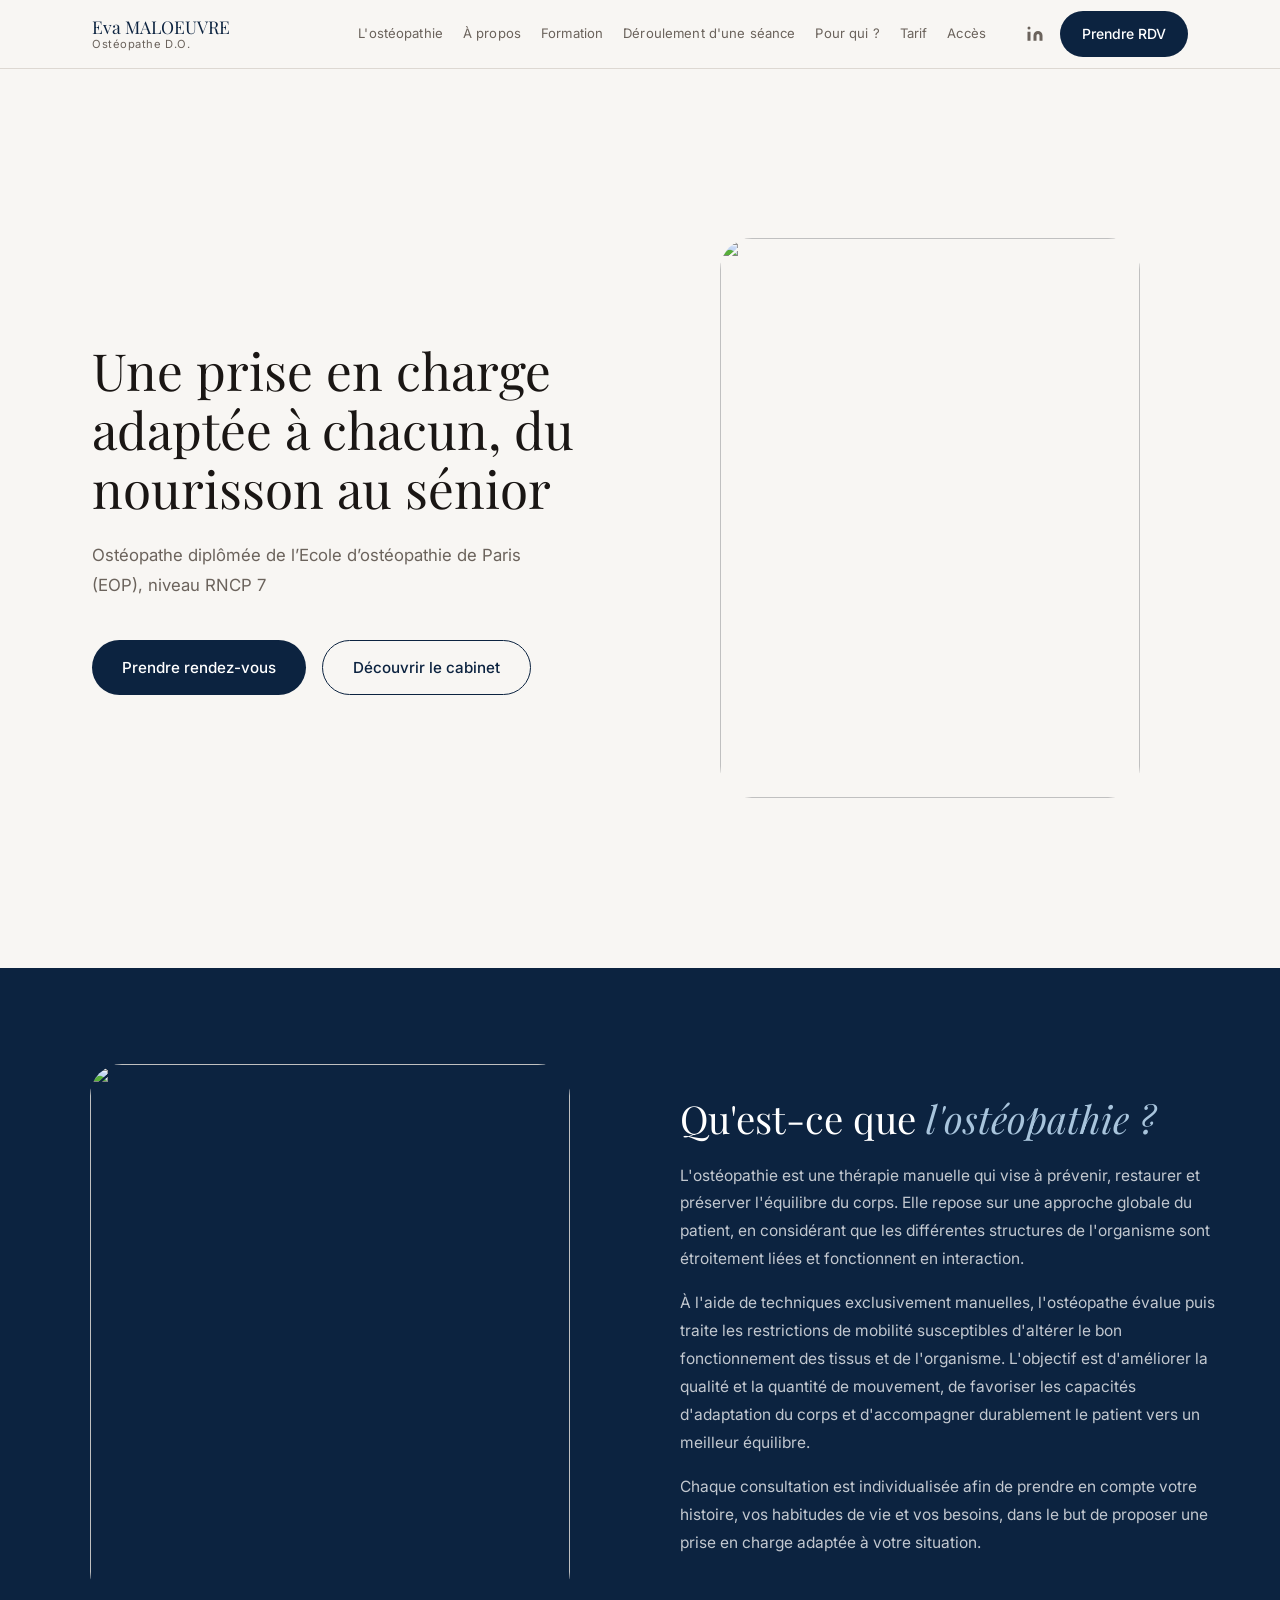
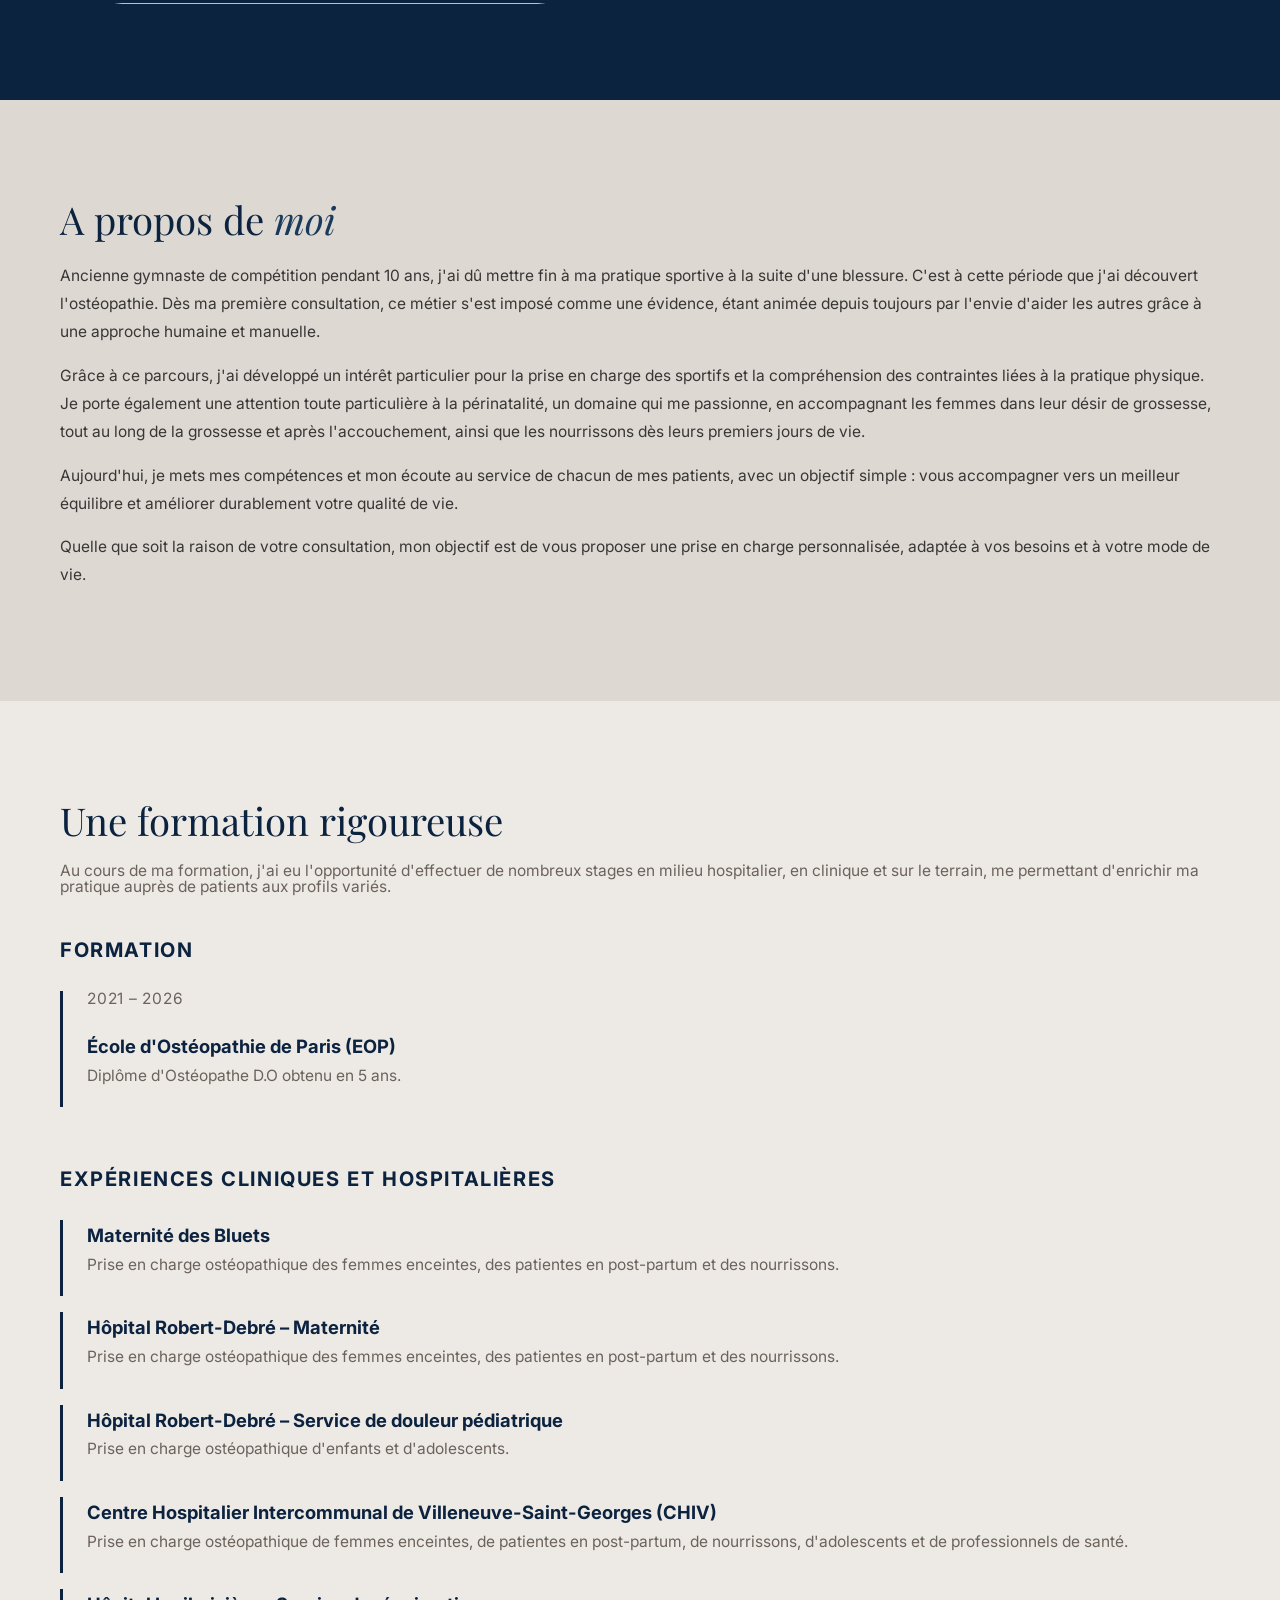
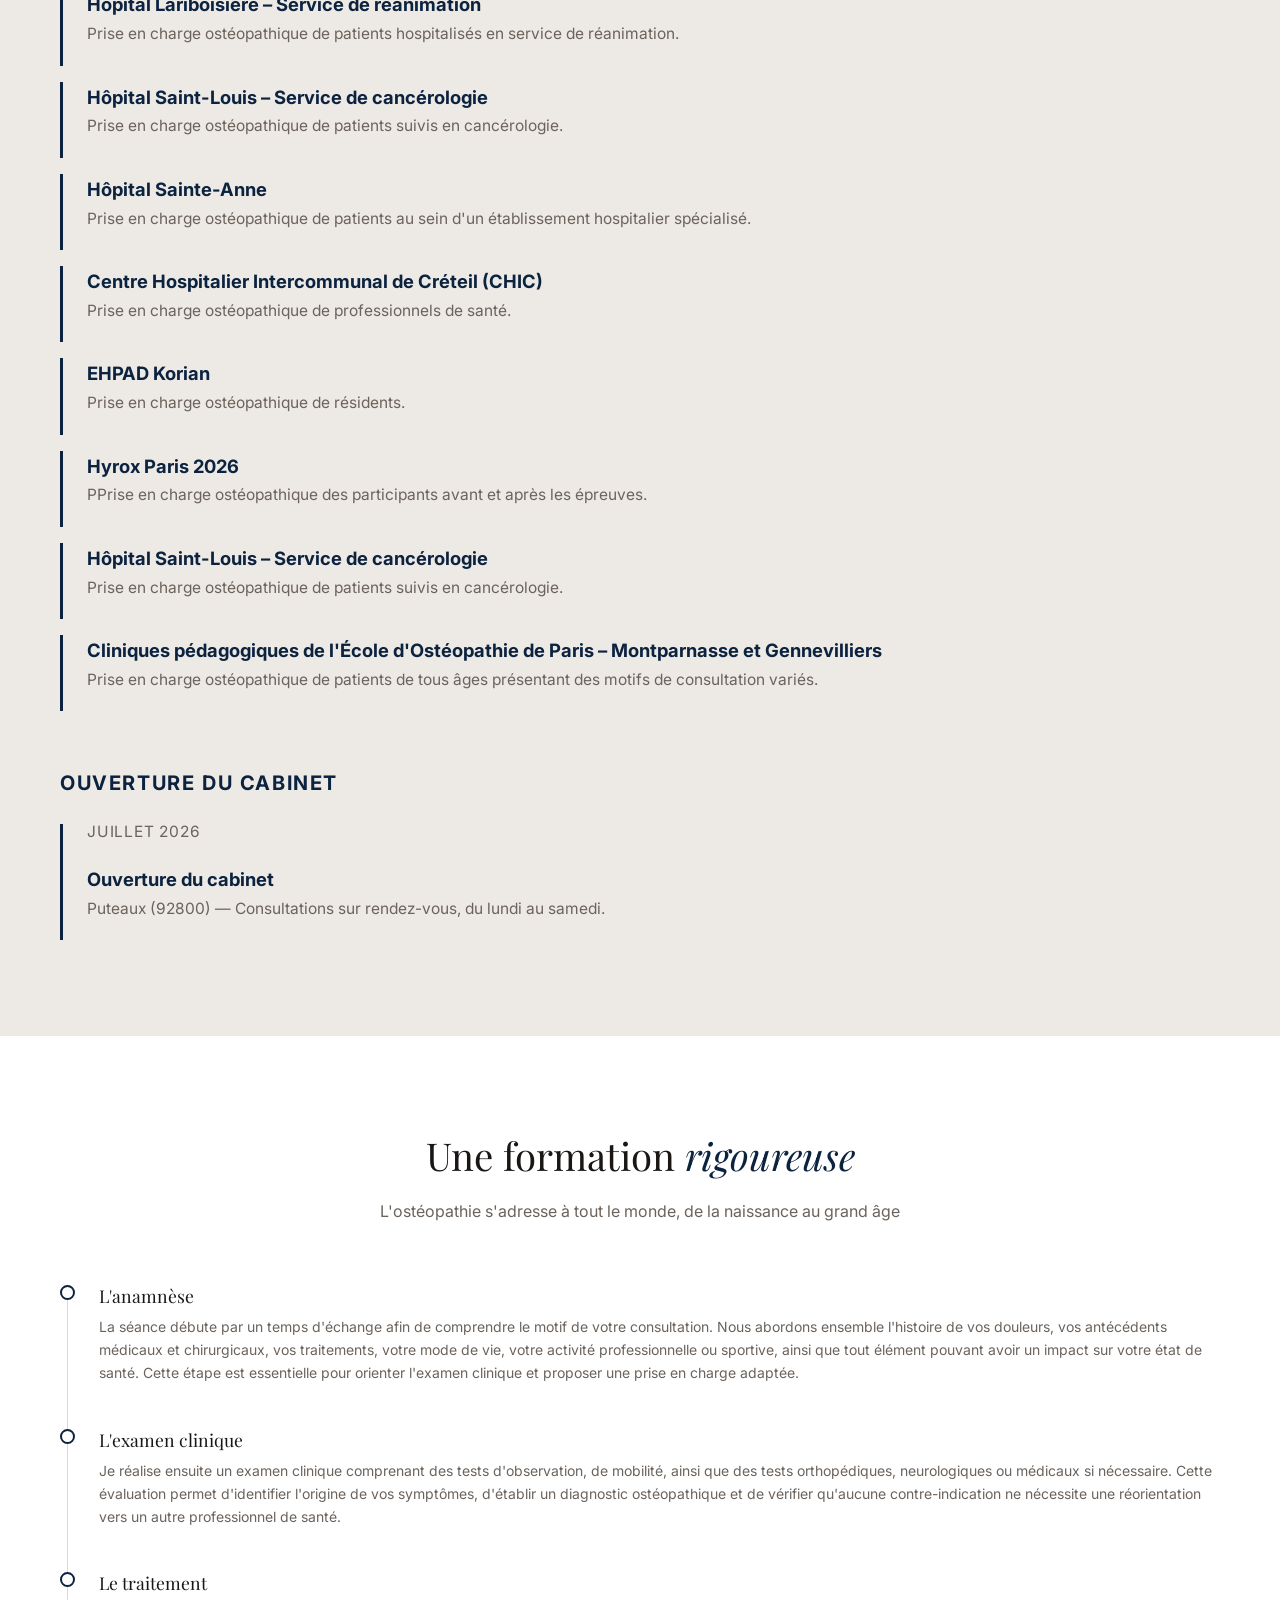
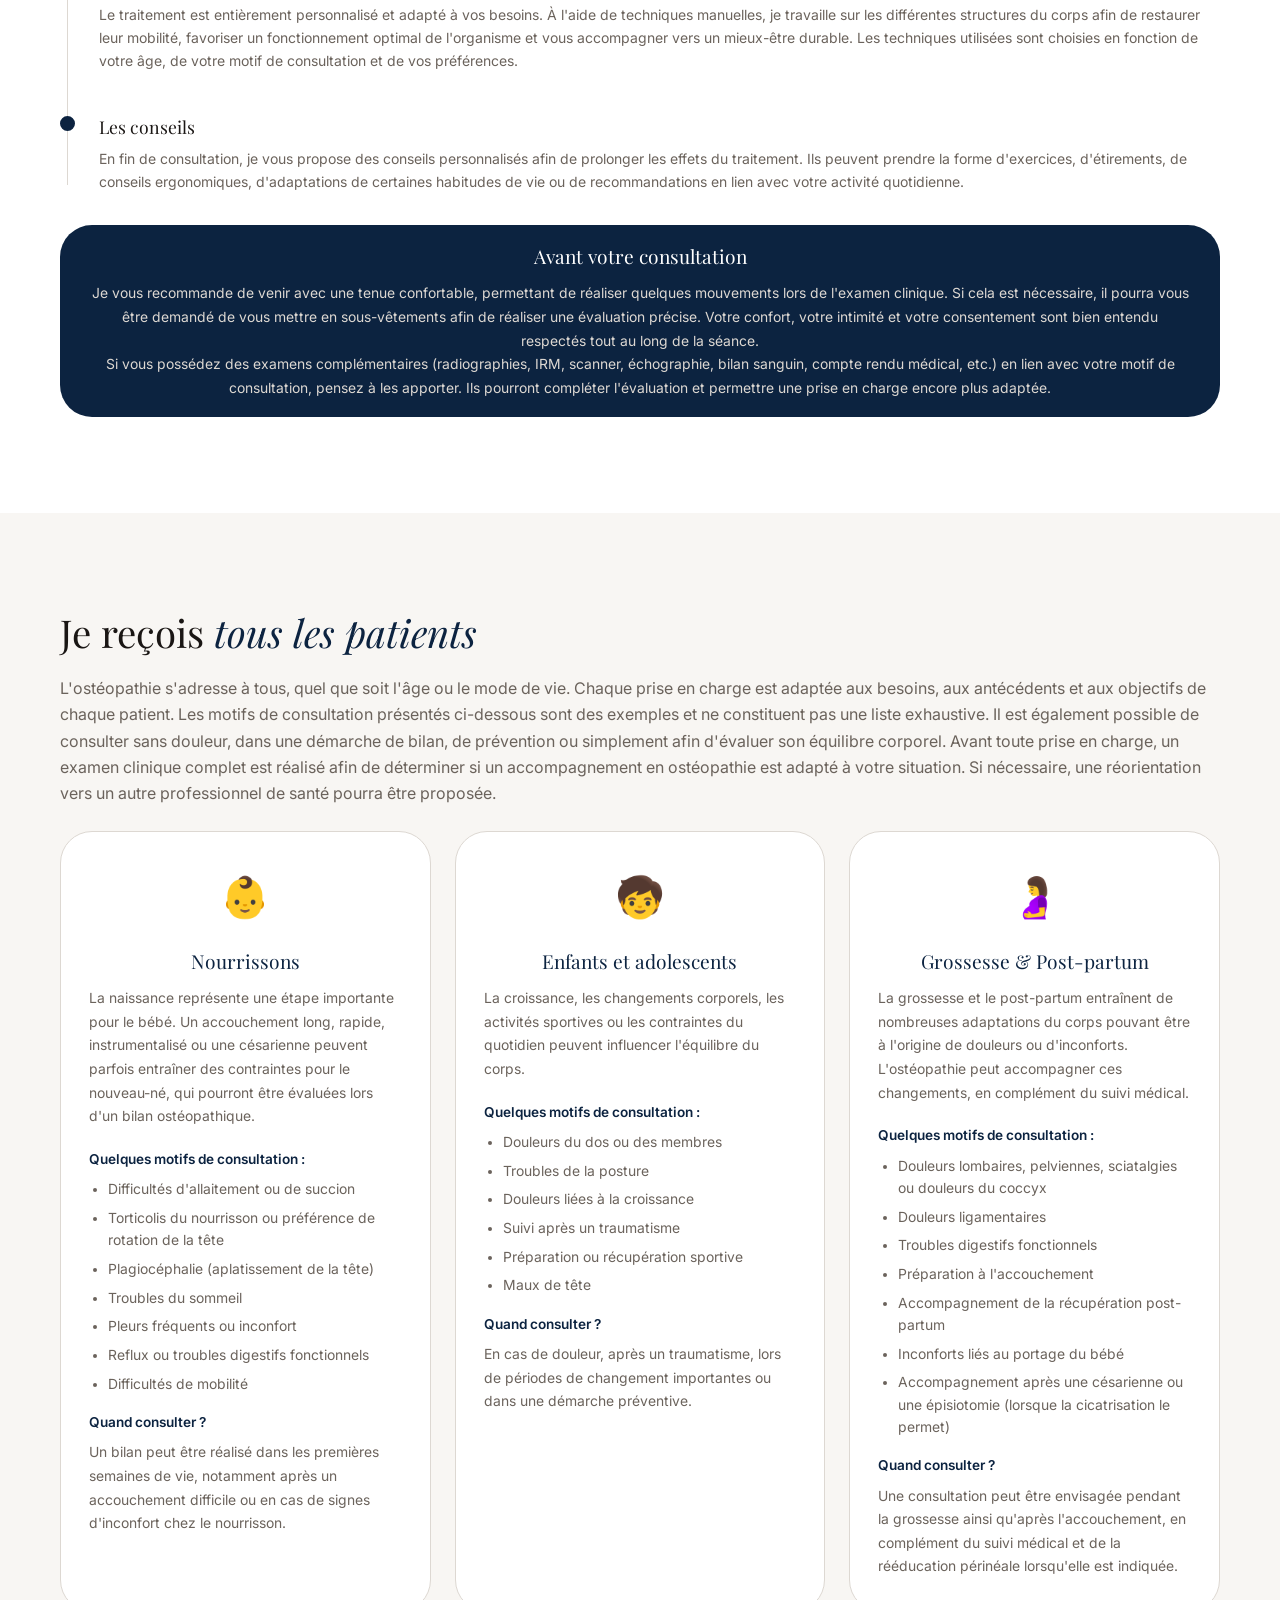
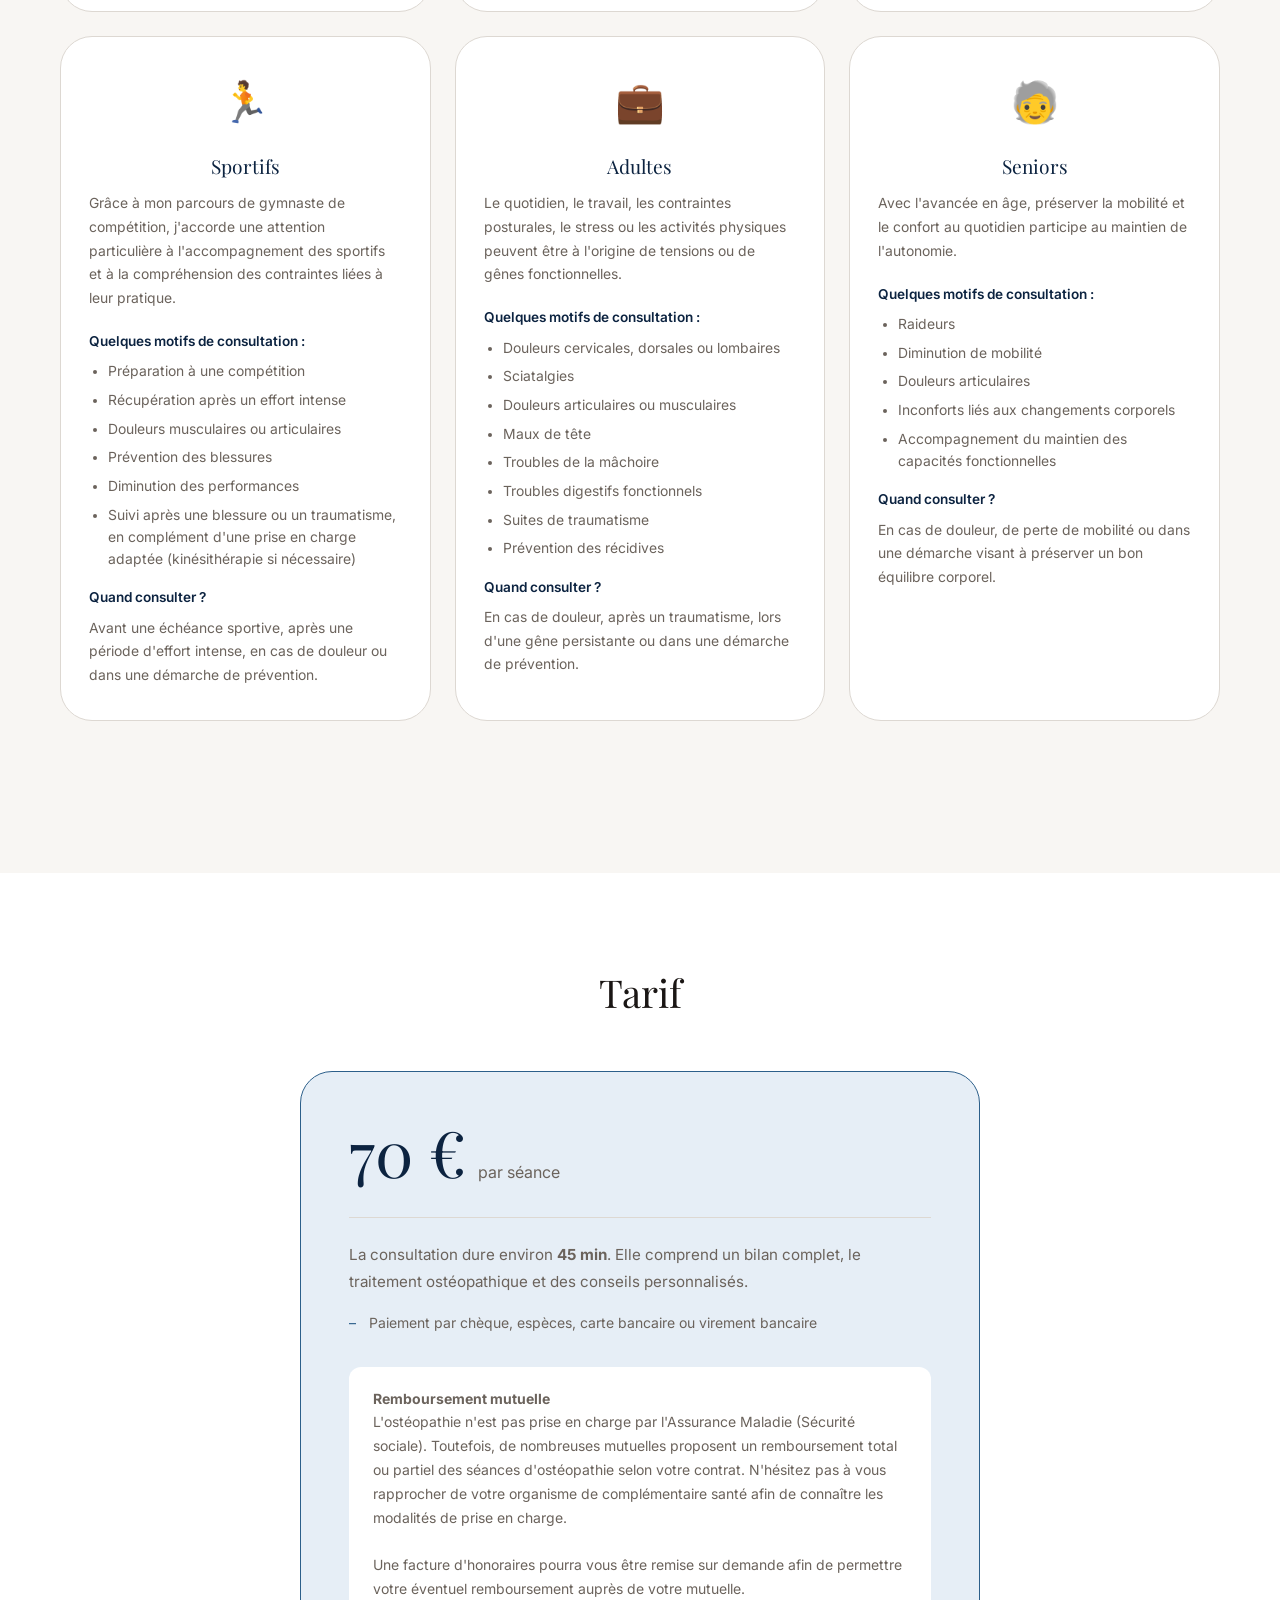
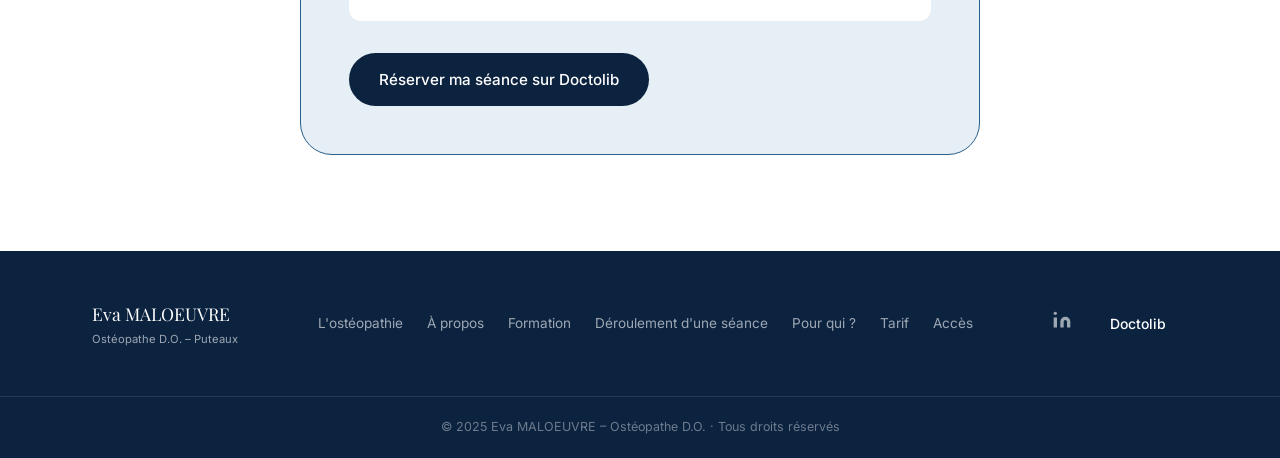
==== index.html @ df34d0b0 "premier commit" ====
<!DOCTYPE html>
<html lang="fr">
<head>
  <meta charset="UTF-8" />
  <meta name="viewport" content="width=device-width, initial-scale=1.0" />
  <title>Eva MALOEUVRE – Ostéopathe D.O. à Puteaux</title>

  <!-- Fonts -->
  <link rel="preconnect" href="https://fonts.googleapis.com" />
  <link rel="preconnect" href="https://fonts.gstatic.com" crossorigin />
  <link href="https://fonts.googleapis.com/css2?family=Playfair+Display:ital,wght@0,400;0,500;1,400&family=Inter:wght@300;400;500&display=swap" rel="stylesheet" />

  <!-- CSS -->
 <link rel="stylesheet" href="style/variables.css" />
<link rel="stylesheet" href="style/main.css" />
</head>

<body>

  <!-- ========================================================
       NAVIGATION
  ======================================================== -->
  <header class="nav">
    <div class="nav__inner">

      <a href="index.html" class="nav__logo">
        Eva MALOEUVRE
        <span>Ostéopathe D.O.</span>
      </a>

      <!-- liens desktop -->
      <nav class="nav__links">
        <a href="#osteo">L'ostéopathie</a>
        <a href="#apropos">À propos</a>
        <a href="#parcours">Formation</a>
        <a href="#deroulement">Déroulement d'une séance</a>
        <a href="#publics">Pour qui ?</a>
        <a href="#tarif">Tarif</a>
        <a href="access.html">Accès</a>
      </nav>


      <!-- liens sociaux + CTA -->
      <div class="nav__actions">
        <a href="https://www.linkedin.com/in/eva-maloeuvre-a48ba0321/R" target="_blank" rel="noopener" class="nav__icon" aria-label="LinkedIn">
          <svg width="18" height="18" viewBox="0 0 24 24" fill="currentColor"><path d="M16 8a6 6 0 016 6v7h-4v-7a2 2 0 00-2-2 2 2 0 00-2 2v7h-4v-7a6 6 0 016-6zM2 9h4v12H2z"/><circle cx="4" cy="4" r="2"/></svg>
        </a>
        <a href="https://www.doctolib.fr/osteopathe/puteaux/eva-maloeuvre" target="_blank" rel="noopener" class="btn btn--primary">
          Prendre RDV
        </a>
      </div>

      <!-- burger menu mobile -->
      <button class="nav__burger" id="burger" aria-label="Menu">
        <span></span><span></span><span></span>
      </button>

    </div>

    <!-- menu mobile déroulant -->
    <div class="nav__mobile" id="mobile-menu">
        <a href="#osteo">L'ostéopathie</a>
        <a href="#apropos">À propos</a>
        <a href="#parcours">Formation</a>
        <a href="#deroulement">Déroulement d'une séance</a>
        <a href="#publics">Pour qui ?</a>
        <a href="#tarif">Tarif</a>
        <a href="access.html">Accès</a>
      <a href="https://www.doctolib.fr/osteopathe/puteaux/eva-maloeuvre" target="_blank" class="btn btn--primary">Prendre RDV sur Doctolib</a>
    </div>
  </header>


  <!-- ========================================================
       HERO
  ======================================================== -->
  <section class="hero" id="top">
    <div class="hero__content">
      <h1 class="hero__title">
        Une prise en charge adaptée à chacun, du nourisson au sénior</br>
      </h1>
      <p class="hero__sub">
        Ostéopathe diplômée de l’Ecole d’ostéopathie de Paris (EOP), niveau RNCP 7 
      <div class="hero__ctas">
        <a href="https://www.doctolib.fr/osteopathe/puteaux/eva-maloeuvre" target="_blank" class="btn btn--primary btn--lg">
          Prendre rendez-vous
        </a>
        <a href="access.html" class="btn btn--ghost btn--lg">
          Découvrir le cabinet
        </a>
      </div>
    </div>

    <div class="hero__photo">
      <img src="images/photo.png"  />
    </div>
  </section>

  <!-- ========================================================
       C'EST QUOI L'OSTÉOPATHIE 
  ========================================================-->
  <section class="section osteo" id="osteo">
    <div class="section__inner osteo__inner">

      <div class="osteo__text">
        <h2 class="section__title">Qu'est-ce que<em> l'ostéopathie ?</em></h2> <!--a diminuer car sur 2 lignes-->
        <p>
        L'ostéopathie est une thérapie manuelle qui vise à prévenir, restaurer et préserver l'équilibre du corps. Elle repose sur une approche globale du patient, en considérant que les différentes structures de l'organisme sont étroitement liées et fonctionnent en interaction.
        </p>
        <p>
        À l'aide de techniques exclusivement manuelles, l'ostéopathe évalue puis traite les restrictions de mobilité susceptibles d'altérer le bon fonctionnement des tissus et de l'organisme. L'objectif est d'améliorer la qualité et la quantité de mouvement, de favoriser les capacités d'adaptation du corps et d'accompagner durablement le patient vers un meilleur équilibre.
        </p>
        <p>
        Chaque consultation est individualisée afin de prendre en compte votre histoire, vos habitudes de vie et vos besoins, dans le but de proposer une prise en charge adaptée à votre situation.
        </p>
      </div>

    <div class="hero__photo2">
      <img src="images/cabinet.jpeg"  />
    </div>
    </div>
  </section>

  <!-- ========================================================
       A PROPOS 
  ======================================================== -->
<section class="section apropos" id="apropos">
    <div class="section__inner apropos__inner">

      <div class="apropos__text">
        <h2 class="section__title">A propos de <em> moi</em></h2> 
        <p>
        Ancienne gymnaste de compétition pendant 10 ans, j'ai dû mettre fin à ma pratique sportive à la suite d'une blessure. C'est à cette période que j'ai découvert l'ostéopathie. Dès ma première consultation, ce métier s'est imposé comme une évidence, étant animée depuis toujours par l'envie d'aider les autres grâce à une approche humaine et manuelle.
        </p>
        <p>
        Grâce à ce parcours, j'ai développé un intérêt particulier pour la prise en charge des sportifs et la compréhension des contraintes liées à la pratique physique. Je porte également une attention toute particulière à la périnatalité, un domaine qui me passionne, en accompagnant les femmes dans leur désir de grossesse, tout au long de la grossesse et après l'accouchement, ainsi que les nourrissons dès leurs premiers jours de vie.        
        </p>
        <p>
        Aujourd'hui, je mets mes compétences et mon écoute au service de chacun de mes patients, avec un objectif simple : vous accompagner vers un meilleur équilibre et améliorer durablement votre qualité de vie.        
        </p>
        <p>
        Quelle que soit la raison de votre consultation, mon objectif est de vous proposer une prise en charge personnalisée, adaptée à vos besoins et à votre mode de vie.
        </p>
      </div>

    </div>
  </section>
  
  <!-- ========================================================
       PARCOURS 
  ======================================================== -->

<section class="section parcours" id="parcours">
  <div class="section__inner parcours__inner">

    <div class="parcours__content">
      <h2 class="section__title">Une formation rigoureuse</h2>

      <p class="parcours__intro">Au cours de ma formation, j'ai eu l'opportunité d'effectuer de nombreux stages en milieu hospitalier, en clinique et sur le terrain, me permettant d'enrichir ma pratique auprès de patients aux profils variés.</p>

      <div class="cv-list">

        <h3 class="cv-group__title">Formation</h3>
        <div class="cv-item">
          <p class="cv-item__date">2021 – 2026</p>
          <h3 class="cv-item__title">École d'Ostéopathie de Paris (EOP)</h3>
          <p class="cv-item__desc">Diplôme d'Ostéopathe D.O obtenu en 5 ans.</p>
        </div>

        <h3 class="cv-group__title">Expériences cliniques et hospitalières</h3>
        <div class="cv-item">
          <h3 class="cv-item__title">Maternité des Bluets</h3>
          <p class="cv-item__desc">Prise en charge ostéopathique des femmes enceintes, des patientes en post-partum et des nourrissons.</p>
        </div>

        <div class="cv-item">
          <h3 class="cv-item__title">Hôpital Robert-Debré – Maternité </h3>
          <p class="cv-item__desc">Prise en charge ostéopathique des femmes enceintes, des patientes en post-partum et des nourrissons.</p>
        </div>

        <div class="cv-item">
          <h3 class="cv-item__title">Hôpital Robert-Debré – Service de douleur pédiatrique</h3>
          <p class="cv-item__desc">Prise en charge ostéopathique d'enfants et d'adolescents.</p>
        </div>

        <div class="cv-item">
          <h3 class="cv-item__title">Centre Hospitalier Intercommunal de Villeneuve-Saint-Georges (CHIV)</h3>
          <p class="cv-item__desc">Prise en charge ostéopathique de femmes enceintes, de patientes en post-partum, de nourrissons, d'adolescents et de professionnels de santé.</p>
        </div>

        <div class="cv-item">
          <h3 class="cv-item__title">Hôpital Lariboisière – Service de réanimation</h3>
          <p class="cv-item__desc">Prise en charge ostéopathique de patients hospitalisés en service de réanimation.</p>
        </div>

        <div class="cv-item">
          <h3 class="cv-item__title">Hôpital Saint-Louis – Service de cancérologie</h3>
          <p class="cv-item__desc">Prise en charge ostéopathique de patients suivis en cancérologie.</p>
        </div>

        <div class="cv-item">
          <h3 class="cv-item__title">Hôpital Sainte-Anne</h3>
          <p class="cv-item__desc">Prise en charge ostéopathique de patients au sein d'un établissement hospitalier spécialisé.</p>
        </div>
  
        <div class="cv-item">
          <h3 class="cv-item__title">Centre Hospitalier Intercommunal de Créteil (CHIC)</h3>
          <p class="cv-item__desc">Prise en charge ostéopathique de professionnels de santé.</p>
        </div>

        <div class="cv-item">
          <h3 class="cv-item__title">EHPAD Korian</h3>
          <p class="cv-item__desc">Prise en charge ostéopathique de résidents.</p>
        </div>

        <div class="cv-item">
          <h3 class="cv-item__title">Hyrox Paris 2026</h3>
          <p class="cv-item__desc">PPrise en charge ostéopathique des participants avant et après les épreuves.</p>
        </div>

        <div class="cv-item">
          <h3 class="cv-item__title">Hôpital Saint-Louis – Service de cancérologie</h3>
          <p class="cv-item__desc">Prise en charge ostéopathique de patients suivis en cancérologie.</p>
        </div>

        <div class="cv-item">
          <h3 class="cv-item__title">Cliniques pédagogiques de l'École d'Ostéopathie de Paris – Montparnasse et Gennevilliers</h3>
          <p class="cv-item__desc">Prise en charge ostéopathique de patients de tous âges présentant des motifs de consultation variés.</p>
        </div>

        <h3 class="cv-group__title">Ouverture du cabinet</h3>
        <div class="cv-item">
          <p class="cv-item__date">Juillet 2026</p>
          <h3 class="cv-item__title">Ouverture du cabinet</h3>
          <p class="cv-item__desc">Puteaux (92800) — Consultations sur rendez-vous, du lundi au samedi.</p>
        </div>

      </div>
    </div>

  </div>
</section>

  <!-- ========================================================
      DEROULEMENT 
  ======================================================== -->
  <section class="section deroulement" id="deroulement">
  <div class="section__inner deroulement__inner">

      <div class="section__header">
        <h2 class="section__title">Une formation <em>rigoureuse</em></h2>
        <p class="section__sub"> L'ostéopathie s'adresse à tout le monde, de la naissance au grand âge</p>
      </div>
      
        <div class="timeline">

          <div class="timeline__item">
            <div class="timeline__dot"></div>
            <div class="timeline__body">
              <h3>L'anamnèse</h3>
              <p>La séance débute par un temps d'échange afin de comprendre le motif de votre consultation. Nous abordons ensemble l'histoire de vos douleurs, vos antécédents médicaux et chirurgicaux, vos traitements, votre mode de vie, votre activité professionnelle ou sportive, ainsi que tout élément pouvant avoir un impact sur votre état de santé. Cette étape est essentielle pour orienter l'examen clinique et proposer une prise en charge adaptée.</p>
            </div>
          </div>

          <div class="timeline__item">
            <div class="timeline__dot"></div>
            <div class="timeline__body">
              <h3>L'examen clinique</h3>
              <p>Je réalise ensuite un examen clinique comprenant des tests d'observation, de mobilité, ainsi que des tests orthopédiques, neurologiques ou médicaux si nécessaire. Cette évaluation permet d'identifier l'origine de vos symptômes, d'établir un diagnostic ostéopathique et de vérifier qu'aucune contre-indication ne nécessite une réorientation vers un autre professionnel de santé.</p>
            </div>
          </div>

          <div class="timeline__item">
            <div class="timeline__dot"></div>
            <div class="timeline__body">
              <h3>Le traitement</h3>
              <p>Le traitement est entièrement personnalisé et adapté à vos besoins. À l'aide de techniques manuelles, je travaille sur les différentes structures du corps afin de restaurer leur mobilité, favoriser un fonctionnement optimal de l'organisme et vous accompagner vers un mieux-être durable. Les techniques utilisées sont choisies en fonction de votre âge, de votre motif de consultation et de vos préférences.</p>
            </div>
          </div>

          <div class="timeline__item">
            <div class="timeline__dot"></div>
            <div class="timeline__body">
              <h3>Les conseils</h3>
              <p>En fin de consultation, je vous propose des conseils personnalisés afin de prolonger les effets du traitement. Ils peuvent prendre la forme d'exercices, d'étirements, de conseils ergonomiques, d'adaptations de certaines habitudes de vie ou de recommandations en lien avec votre activité quotidienne.</p>
            </div>
          </div>
        </div>

        <div class="deroulement-bubble">
          <h3>Avant votre consultation</h3>
          <p>
            Je vous recommande de venir avec une tenue confortable, permettant de réaliser quelques mouvements lors de l'examen clinique. Si cela est nécessaire, il pourra vous être demandé de vous mettre en sous-vêtements afin de réaliser une évaluation précise. Votre confort, votre intimité et votre consentement sont bien entendu respectés tout au long de la séance.
          </p>
          <p>
            Si vous possédez des examens complémentaires (radiographies, IRM, scanner, échographie, bilan sanguin, compte rendu médical, etc.) en lien avec votre motif de consultation, pensez à les apporter. Ils pourront compléter l'évaluation et permettre une prise en charge encore plus adaptée.
          </p>
        </div>
      
      </div>

    </div>
  </section>



  <!-- ========================================================
       PUBLICS 
  ======================================================== -->
  <section class="section publics" id="publics">
    <div class="section__inner">

        <h2 class="section__title">Je reçois <em>tous les patients</em></h2>
        <p class="section__sub2">L'ostéopathie s'adresse à tous, quel que soit l'âge ou le mode de vie. Chaque prise en charge est adaptée aux besoins, aux antécédents et aux objectifs de chaque patient. Les motifs de consultation présentés ci-dessous sont des exemples et ne constituent pas une liste exhaustive. Il est également possible de consulter sans douleur, dans une démarche de bilan, de prévention ou simplement afin d'évaluer son équilibre corporel. Avant toute prise en charge, un examen clinique complet est réalisé afin de déterminer si un accompagnement en ostéopathie est adapté à votre situation. Si nécessaire, une réorientation vers un autre professionnel de santé pourra être proposée.</p>

      <div class="publics__grid">

      <div class="public-bubble">
        <div class="public-bubble__icon">👶</div>
        <h3>Nourrissons</h3>

        <p class="public-bubble__intro">
          La naissance représente une étape importante pour le bébé. Un accouchement long, rapide, instrumentalisé ou une césarienne peuvent parfois entraîner des contraintes pour le nouveau-né, qui pourront être évaluées lors d'un bilan ostéopathique.
        </p>

        <p class="public-bubble__label">Quelques motifs de consultation :</p>
        <ul class="public-bubble__list">
          <li>Difficultés d'allaitement ou de succion</li>
          <li>Torticolis du nourrisson ou préférence de rotation de la tête</li>
          <li>Plagiocéphalie (aplatissement de la tête)</li>
          <li>Troubles du sommeil</li>
          <li>Pleurs fréquents ou inconfort</li>
          <li>Reflux ou troubles digestifs fonctionnels</li>
          <li>Difficultés de mobilité</li>
        </ul>

        <p class="public-bubble__label">Quand consulter ?</p>
        <p class="public-bubble__desc">
          Un bilan peut être réalisé dans les premières semaines de vie, notamment après un accouchement difficile ou en cas de signes d'inconfort chez le nourrisson.
        </p>
      </div>

        <div class="public-bubble">
          <div class="public-bubble__icon">🧒</div>
          <h3>Enfants et adolescents</h3>

        <p class="public-bubble__intro">
            La croissance, les changements corporels, les activités sportives ou les contraintes du quotidien peuvent influencer l'équilibre du corps.
        </p>

        <p class="public-bubble__label">Quelques motifs de consultation :</p>
        <ul class="public-bubble__list">
          <li>Douleurs du dos ou des membres</li>
          <li>Troubles de la posture</li>
          <li>Douleurs liées à la croissance</li>
          <li>Suivi après un traumatisme</li>
          <li>Préparation ou récupération sportive</li>
          <li>Maux de tête</li>
        </ul>

        <p class="public-bubble__label">Quand consulter ?</p>
        <p class="public-bubble__desc">
          En cas de douleur, après un traumatisme, lors de périodes de changement importantes ou dans une démarche préventive.
        </p>
      </div>
 

        <div class="public-bubble">
          <div class="public-bubble__icon">🤰</div>
          <h3>Grossesse & Post-partum</h3>

        <p class="public-bubble__intro">
          La grossesse et le post-partum entraînent de nombreuses adaptations du corps pouvant être à l'origine de douleurs ou d'inconforts. L'ostéopathie peut accompagner ces changements, en complément du suivi médical.
        </p>

        <p class="public-bubble__label">Quelques motifs de consultation :</p>
        <ul class="public-bubble__list">
          <li>Douleurs lombaires, pelviennes, sciatalgies ou douleurs du coccyx</li>
          <li>Douleurs ligamentaires</li>
          <li>Troubles digestifs fonctionnels</li>
          <li>Préparation à l'accouchement</li>
          <li>Accompagnement de la récupération post-partum</li>
          <li>Inconforts liés au portage du bébé</li>
          <li>Accompagnement après une césarienne ou une épisiotomie (lorsque la cicatrisation le permet)</li>
        </ul>
        <p class="public-bubble__label">Quand consulter ?</p>
        <p class="public-bubble__desc">
          Une consultation peut être envisagée pendant la grossesse ainsi qu'après l'accouchement, en complément du suivi médical et de la rééducation périnéale lorsqu'elle est indiquée.
        </p>
        </div>

        <div class="public-bubble">
          <div class="public-bubble__icon">🏃</div>
          <h3>Sportifs</h3>

        <p class="public-bubble__intro">
            Grâce à mon parcours de gymnaste de compétition, j'accorde une attention particulière à l'accompagnement des sportifs et à la compréhension des contraintes liées à leur pratique.
        </p>

        <p class="public-bubble__label">Quelques motifs de consultation :</p>
        <ul class="public-bubble__list">
          <li>Préparation à une compétition</li>
          <li>Récupération après un effort intense</li>
          <li>Douleurs musculaires ou articulaires</li>
          <li>Prévention des blessures</li>
          <li>Diminution des performances</li>
          <li>Suivi après une blessure ou un traumatisme, en complément d'une prise en charge adaptée (kinésithérapie si nécessaire)</li>
        </ul>
        <p class="public-bubble__label">Quand consulter ?</p>
        <p class="public-bubble__desc">
            Avant une échéance sportive, après une période d'effort intense, en cas de douleur ou dans une démarche de prévention.
        </p>
        </div>


        <div class="public-bubble">
          <div class="public-bubble__icon">💼</div>
          <h3>Adultes</h3>

        <p class="public-bubble__intro">
          Le quotidien, le travail, les contraintes posturales, le stress ou les activités physiques peuvent être à l'origine de tensions ou de gênes fonctionnelles.
        </p>

        <p class="public-bubble__label">Quelques motifs de consultation :</p>
        <ul class="public-bubble__list">
          <li>Douleurs cervicales, dorsales ou lombaires</li>
          <li>Sciatalgies</li>
          <li>Douleurs articulaires ou musculaires</li>
          <li>Maux de tête</li>
          <li>Troubles de la mâchoire</li>
          <li>Troubles digestifs fonctionnels</li>
          <li>Suites de traumatisme</li>
          <li>Prévention des récidives</li>
        </ul>
        <p class="public-bubble__label">Quand consulter ?</p>
        <p class="public-bubble__desc">
          En cas de douleur, après un traumatisme, lors d'une gêne persistante ou dans une démarche de prévention.</p>
        </p>
        </div>


        <div class="public-bubble">
          <div class="public-bubble__icon">🧓</div>
          <h3>Seniors</h3>

        <p class="public-bubble__intro">
            Avec l'avancée en âge, préserver la mobilité et le confort au quotidien participe au maintien de l'autonomie.
        </p>

        <p class="public-bubble__label">Quelques motifs de consultation :</p>
        <ul class="public-bubble__list">
          <li>Raideurs</li>
          <li>Diminution de mobilité</li>
          <li>Douleurs articulaires</li>
          <li>Inconforts liés aux changements corporels</li>
          <li>Accompagnement du maintien des capacités fonctionnelles</li>
        </ul>
        <p class="public-bubble__label">Quand consulter ?</p>
        <p class="public-bubble__desc">
          En cas de douleur, de perte de mobilité ou dans une démarche visant à préserver un bon équilibre corporel.
        </p>
        </div>

      </div>
    </div>
  </section>

  <!-- ========================================================
       TARIF
  ======================================================== -->
  <section class="section tarif" id="tarif">
    <div class="section__inner">

      <div class="section__header">
        <h2 class="section__title">Tarif</h2>
      </div>

      <div class="tarif__card">
        <div class="tarif__price">
          <span class="tarif__amount">70 €</span>
          <span class="tarif__per">par séance</span>
        </div>
        <div class="tarif__details">
          <p>La consultation dure environ <strong>45 min</strong>. Elle comprend un bilan complet, le traitement ostéopathique et des conseils personnalisés.</p>
          <ul>
            <li>Paiement par chèque, espèces, carte bancaire ou virement bancaire</li>
          </ul>
        </div>
        <div class="tarif__mutuelle">
        <p>
            <strong>Remboursement mutuelle</strong><br>
          L'ostéopathie n'est pas prise en charge par l'Assurance Maladie (Sécurité sociale). Toutefois, de nombreuses mutuelles proposent un remboursement total ou partiel des séances d'ostéopathie selon votre contrat. N'hésitez pas à vous rapprocher de votre organisme de complémentaire santé afin de connaître les modalités de prise en charge.
          <p> <br>
          Une facture d'honoraires pourra vous être remise sur demande afin de permettre votre éventuel remboursement auprès de votre mutuelle.
        </p>
        </div>
        <a href="https://www.doctolib.fr/osteopathe/puteaux/eva-maloeuvre" target="_blank" class="btn btn--primary btn--lg tarif__cta">
          Réserver ma séance sur Doctolib
        </a>
      </div>

    </div>
  </section>


  <!-- ========================================================
       FOOTER
  ======================================================== -->
  <footer class="footer">
    <div class="footer__inner">

      <div class="footer__brand">
        <p class="footer__name">Eva MALOEUVRE</p>
        <p class="footer__title">Ostéopathe D.O. – Puteaux</p>
      </div>

      <div class="footer__links">
        <a href="#osteo">L'ostéopathie</a>
        <a href="#apropos">À propos</a>
        <a href="#parcours">Formation</a>
        <a href="#deroulement">Déroulement d'une séance</a>
        <a href="#publics">Pour qui ?</a>
        <a href="#tarif">Tarif</a>
        <a href="access.html">Accès</a>
      </div>

      <div class="footer__social">
        <a href="https://www.linkedin.com/in/eva-maloeuvre-a48ba0321/?locale=fr_FR" target="_blank" rel="noopener" aria-label="LinkedIn">
          <svg width="20" height="20" viewBox="0 0 24 24" fill="currentColor"><path d="M16 8a6 6 0 016 6v7h-4v-7a2 2 0 00-2-2 2 2 0 00-2 2v7h-4v-7a6 6 0 016-6zM2 9h4v12H2z"/><circle cx="4" cy="4" r="2"/></svg>
        </a>
        <a href="https://www.doctolib.fr/osteopathe/puteaux/eva-maloeuvre" target="_blank" rel="noopener" class="btn btn--primary">
          Doctolib
        </a>
      </div>

    </div>
    <div class="footer__bottom">
      <p>© 2025 Eva MALOEUVRE – Ostéopathe D.O. · Tous droits réservés</p>
    </div>
  </footer>


  <!-- JS -->
  <script src="js/main.js"></script>

</body>
</html>
---- style/variables.css ----
:root {
    --bleu: #0C2340;
    --bleu-mid: #1A3A5C;
    --bleu-lt: #E6EEF6;
    --bleu-accent: #2C5F8A;

    --blanc: #FFFFFF;
    --creme: #F8F6F3;
    --sable: #EDE9E4;
    --bordure: #DDD8D2;

    --texte: #1A1614;
    --texte-muted: #6B635C;

    --serif: 'Playfair Display', Georgia, serif;
    --sans: 'Inter', system-ui, sans-serif;

    --radius-sm: 8px;
    --radius-md: 12px;
    --radius-lg: 20px;
    --radius-xl: 32px;

    --max-width: 1160px;
    --nav-height: 68px;
  }
---- style/main.css ----
/* ══════════════════════════════════════════
   RESET & BASE
══════════════════════════════════════════ */
*, *::before, *::after {
  box-sizing: border-box;
  margin: 0;
  padding: 0;
}

html {
  scroll-behavior: smooth;
}

body {
  font-family: var(--sans);
  background: var(--creme);
  color: var(--texte);
  line-height: 1.65;
  -webkit-font-smoothing: antialiased;
}

img {
  max-width: 100%;
  display: block;
}

a {
  color: inherit;
  text-decoration: none;
}

ul {
  list-style: none;
}

/* ══════════════════════════════════════════
   TYPOGRAPHIE GLOBALE
══════════════════════════════════════════ */
.section__title {
  font-family: var(--serif);
  font-size: clamp(1.8rem, 3vw, 2.6rem);
  font-weight: 400;
  line-height: 1.2;
  color: var(--texte);
  margin-bottom: 1.25rem;

  /* Empêche les coupures de mots moches */
  overflow-wrap: break-word;
  hyphens: none;
}

.section__title em {
  font-style: italic;
  color: var(--bleu);
}

.label {
  display: inline-block;
  font-size: 0.72rem;
  font-weight: 500;
  letter-spacing: 0.14em;
  text-transform: uppercase;
  color: var(--bleu-accent);
  margin-bottom: 0.75rem;
}

.section__sub {
  font-size: 1rem;
  color: var(--texte-muted);
  max-width: 520px;
  margin: 0 auto;
}

.section__sub2 {
  font-size: 1rem;
  color: var(--texte-muted);
  margin: left;
}
/* ══════════════════════════════════════════
   BOUTONS
══════════════════════════════════════════ */
.btn {
  display: inline-flex;
  align-items: center;
  justify-content: center;
  gap: 8px;
  padding: 11px 22px;
  border-radius: 999px;
  font-family: var(--sans);
  font-size: 0.875rem;
  font-weight: 500;
  cursor: pointer;
  border: none;
  transition: background 0.2s, transform 0.15s, opacity 0.2s;
  white-space: nowrap;
}

.btn:hover {
  transform: translateY(-1px);
}

.btn--primary {
  background: var(--bleu);
  color: var(--blanc);
}

.btn--primary:hover {
  background: var(--bleu-mid);
}

.btn--ghost {
  background: transparent;
  color: var(--bleu);
  border: 1.5px solid var(--bleu);
}

.btn--ghost:hover {
  background: var(--bleu-lt);
}

.btn--lg {
  padding: 14px 30px;
  font-size: 0.95rem;
}

/* ══════════════════════════════════════════
   NAVIGATION
══════════════════════════════════════════ */
.nav {
  position: fixed;
  top: 0;
  left: 0;
  right: 0;
  z-index: 100;
  background: rgba(248, 246, 243, 0.95);
  backdrop-filter: blur(10px);
  border-bottom: 1px solid var(--bordure);
}

.nav__inner {
  max-width: var(--max-width);
  margin: 0 auto;
  padding: 0 2rem;
  height: var(--nav-height);
  display: flex;
  align-items: center;
  gap: 1.5rem;
}

.nav__logo {
  font-family: var(--serif);
  font-size: 1.1rem;
  font-weight: 400;
  color: var(--bleu);
  line-height: 1.2;
  flex-shrink: 0;
}

.nav__logo span {
  display: block;
  font-family: var(--sans);
  font-size: 0.7rem;
  font-weight: 400;
  color: var(--texte-muted);
  letter-spacing: 0.05em;
  margin-top: 1px;
}

.nav__links {
  display: flex;
  align-items: center;
  gap: 1.25rem;   /* réduit pour tenir plus de liens */
  margin-left: auto;
}

.nav__links a {
  font-size: 0.82rem;  /* légèrement réduit pour les liens supplémentaires */
  font-weight: 400;
  color: var(--texte-muted);
  letter-spacing: 0.01em;
  transition: color 0.2s;
  white-space: nowrap;
}

.nav__links a:hover,
.nav__links a.active {
  color: var(--bleu);
}

.nav__actions {
  display: flex;
  align-items: center;
  gap: 1rem;
  margin-left: 1rem;
  flex-shrink: 0;
}

.nav__icon {
  display: flex;
  align-items: center;
  color: var(--texte-muted);
  transition: color 0.2s;
}

.nav__icon:hover {
  color: var(--bleu);
}

.nav__burger {
  display: none;
  flex-direction: column;
  gap: 5px;
  background: none;
  border: none;
  cursor: pointer;
  padding: 4px;
  margin-left: auto;
}

.nav__burger span {
  display: block;
  width: 22px;
  height: 1.5px;
  background: var(--texte);
  transition: transform 0.25s, opacity 0.25s;
}

/* menu mobile */
.nav__mobile {
  display: none;
  flex-direction: column;
  background: var(--blanc);
  border-top: 1px solid var(--bordure);
  padding: 1rem 2rem 1.5rem;
}

.nav__mobile.is-open {
  display: flex;
}

.nav__mobile a {
  padding: 0.65rem 0;
  font-size: 0.95rem;
  color: var(--texte-muted);
  border-bottom: 1px solid var(--bordure);
  transition: color 0.2s;
}

.nav__mobile a:last-child {
  border-bottom: none;
  margin-top: 1rem;
}

.nav__mobile a:hover {
  color: var(--bleu);
}

/* ══════════════════════════════════════════
   SECTIONS COMMUNES
══════════════════════════════════════════ */
.section {
  padding: 6rem 2rem;
}

.section__inner {
  max-width: var(--max-width);
  margin: 0 auto;
}

.section__header {
  text-align: center;
  margin-bottom: 3.5rem;
}

/* ══════════════════════════════════════════
   PAGE HEADER (access.html)
══════════════════════════════════════════ */
.page-header {
  background: var(--bleu);
  padding: 8rem 2rem 5rem;
  margin-top: var(--nav-height);
}

.page-header__inner {
  max-width: var(--max-width);
  margin: 0 auto;
}

.page-header .label {
  color: rgba(255,255,255,0.6);
}

.page-header__title {
  font-family: var(--serif);
  font-size: clamp(2.5rem, 5vw, 4rem);
  font-weight: 400;
  color: var(--blanc);
  line-height: 1.1;
  margin-bottom: 1rem;
}

.page-header__title em {
  font-style: italic;
  color: #A8C4DC;
}

.page-header__sub {
  color: rgba(255,255,255,0.7);
  font-size: 1rem;
  max-width: 520px;
}

/* ══════════════════════════════════════════
   HERO
══════════════════════════════════════════ */
.hero {
  min-height: 100vh;
  margin-top: var(--nav-height);
  display: grid;
  grid-template-columns: 1fr 1fr;
  max-width: var(--max-width);
  margin-left: auto;
  margin-right: auto;
  padding: 0 2rem;
  gap: 4rem;
  align-items: center;
}

.hero__content {
  padding: 4rem 0;
}

.hero__surtitle {
  font-size: 0.78rem;
  font-weight: 500;
  letter-spacing: 0.1em;
  text-transform: uppercase;
  color: var(--bleu-accent);
  margin-bottom: 1.25rem;
}

.hero__title {
  font-family: var(--serif);
  font-size: clamp(2.2rem, 4vw, 3.4rem);
  font-weight: 400;
  line-height: 1.15;
  color: var(--texte);
  margin-bottom: 1.5rem;
}

.hero__title em {
  font-style: italic;
  color: var(--bleu);
}

.hero__sub {
  font-size: 1.05rem;
  color: var(--texte-muted);
  line-height: 1.75;
  max-width: 460px;
  margin-bottom: 2.5rem;
}

.hero__ctas {
  display: flex;
  gap: 1rem;
  flex-wrap: wrap;
  margin-top: 2rem;
}

/* Photo hero */
.hero__photo {
  display: flex;
  justify-content: center;
  align-items: center;
}

.hero__photo img {
  width: 100%;
  max-width: 420px;
  height: 560px;
  object-fit: cover;
  object-position: top center;
  border-radius: var(--radius-xl);
}

/* ══════════════════════════════════════════
   OSTÉOPATHIE
══════════════════════════════════════════ */
.osteo {
  background: var(--bleu);
  padding: 6rem 2rem;
}

.osteo__inner {
  max-width: var(--max-width);
  margin: 0 auto;
  display: grid;
  grid-template-columns: 1fr 1fr;  /* colonne gauche = photo, droite = texte */
  gap: 5rem;
  align-items: center;
}

.hero__photo2 {
  order : 1; 
  display: flex;
  justify-content: center;
  align-items: center;
}

.hero__photo2 img {
  width: 100%;
  max-width: 480px;
  height: 540px;
  object-fit: cover;
  border-radius: var(--radius-xl);
}

.osteo__text {
  order: 2;
}

.osteo__text .section__title {
  color: var(--blanc);
  white-space: nowrap;          
  overflow: visible;
}

@media (max-width: 600px) {
  .osteo__text .section__title {
    white-space: normal;
  }
}

.osteo__text .section__title em {
  font-style: italic;
  color: #A8C4DC;
  white-space: nowrap; 
}

.osteo__text .label {
  color: rgba(255,255,255,0.6);
}

.osteo__text p {
  font-size: 0.97rem;
  color: rgba(255,255,255,0.75);
  line-height: 1.8;
  margin-bottom: 1rem;
}

/* ══════════════════════════════════════════
A PROPOS
══════════════════════════════════════════ */
.apropos {
  background: var(--bordure);
  padding: 6rem 2rem;
}

.apropos__inner {
  max-width: var(--max-width);
  margin: 0 auto;
  display: grid;
  grid-template-columns: 1fr;
  gap: 5rem;
  align-items: center;
}

.apropos__text .section__title {
  color: var(--bleu);
  white-space: nowrap;         
  overflow: visible;
}

/* Si le titre est trop long sur mobile, on enlève le no-wrap */
@media (max-width: 600px) {
  .apropos__text .section__title {
    white-space: normal;
  }
}

.apropos__text .section__title em {
  font-style: italic;
  color: var(--bleu-mid);
  white-space: nowrap; 
}

.apropos__text .label {
  color: rgba(255,255,255,0.6);
}

.apropos__text p {
  font-size: 0.97rem;
  color: rgba(0, 0, 0, 0.75);
  line-height: 1.8;
  margin-bottom: 1rem;
}

/* ══════════════════════════════════════════
   PARCOURS
══════════════════════════════════════════ */
.parcours {
  background: var(--sable);
}

.parcours__inner {
  max-width: var(--max-width);
  margin: 0 auto;
}

.parcours__content .section__title {
  color: var(--bleu);
  white-space: nowrap;         
  overflow: visible;
}

.parcours__content p:not(.label):not(.timeline__date) {
  font-size: 0.97rem;
  color: var(--texte-muted);
  line-height: 1;
  margin-bottom: 1.5rem;
}

.cv-group__title {
  font-size: 1.25rem;
  font-weight: 700;
  text-transform: uppercase;
  letter-spacing: 0.08em;
  color: var(--bleu);
  margin-top: 2.5rem;
  margin-bottom: 0.5rem;
}

.cv-group__title:first-child {
  margin-top: 0;
}

.cv-list {
  display: flex;
  flex-direction: column;
  gap: 1rem;
  margin-top: 2.5rem;
}

.cv-item {
  border-left: 3px solid var(--bleu); 
  padding-left: 1.5rem;
}

.cv-item__date {
  font-size: 1.15rem;
  text-transform: uppercase;
  letter-spacing: 0.05em;
  color: var(--bleu);
  margin-bottom: 0.3rem;
}

.cv-item__title {
  font-size: 1.15rem;
  font-weight: 700;
  margin-bottom: 0.4rem;
  color: var(--bleu);
}

.cv-item__desc {
  font-size: 0.95rem;
  line-height: 1;
  color: rgba(0,0,0,0.7); /* adapte selon ton fond de section */
}

/* ══════════════════════════════════════════
   DEROULEMENT
══════════════════════════════════════════ */

.deroulement {
  background: var(--blanc);
}

.deroulement__inner {
  max-width: var(--max-width);
  margin: 0 auto;
}

.deroulement__content p:not(.label):not(.timeline__date) {
  font-size: 0.97rem;
  color: var(--texte-muted);
  line-height: 1.8;
  margin-bottom: 1.5rem;
}

.deroulement__text .section__title {
  color: var(--bleu);
  white-space: nowrap;         
  overflow: visible;
}

.deroulement__content .section__title em {
  font-style: italic;
  color: var(--bleu-mid);
  white-space: nowrap; 
}

/* Timeline */
.timeline {
  display: flex;
  flex-direction: column;
  margin-top: 2rem;
  margin-bottom: 2rem;
  position: relative;
}

.timeline::before {
  content: '';
  position: absolute;
  left: 7px;
  top: 8px;
  bottom: 8px;
  width: 1px;
  background: var(--bordure);
}

.timeline__item {
  display: flex;
  gap: 1.5rem;
  padding-bottom: 2.5rem;
  position: relative;
}

.timeline__item:last-child {
  padding-bottom: 0;
}

.timeline__dot {
  width: 15px;
  height: 15px;
  border-radius: 50%;
  background: var(--blanc);
  border: 2px solid var(--bleu);
  flex-shrink: 0;
  margin-top: 4px;
  position: relative;
  z-index: 1;
}

.timeline__item:last-child .timeline__dot {
  background: var(--bleu);
}


.timeline__body h3 {
  font-family: var(--serif);
  font-size: 1.1rem;
  font-weight: 400;
  color: var(--texte);
  margin-bottom: 0.35rem;
}

.timeline__body p {
  font-size: 0.875rem;
  color: var(--texte-muted);
  line-height: 1.65;
}


.deroulement-bubble {
  background: var(--bleu);
  border-radius: var(--radius-xl);
  padding: 1rem 1.75rem;
  text-align: center;
  transition: transform 0.2s, box-shadow 0.2s, border-color 0.2s;
}

.deroulement-bubble:hover {
  transform: translateY(-4px);
  box-shadow: 0 16px 40px rgba(12, 35, 64, 0.08);
  border-color: var(--bleu-accent);
}

.deroulement-bubble h3 {
  font-family: var(--serif);
  font-size: 1.2rem;
  font-weight: 400;
  color: var(--blanc);
  margin-bottom: 0.6rem;
}

.deroulement-bubble p {
  font-size: 0.87rem;
  color: var(--bordure);
  line-height: 1.7;
}

/* ══════════════════════════════════════════
   PUBLICS 
══════════════════════════════════════════ */
.publics {
  background: var(--creme);
}

.publics__inner {
  max-width: var(--max-width);
  margin: 0 auto;
}

.publics__content .section__title {
  color: var(--bleu);
  white-space: nowrap;         
  overflow: visible;
}

.publics__content p:not(.label):not(.timeline__date) {
  font-size: 0.97rem;
  color: var(--texte-muted);
  line-height: 1;
  margin-bottom: 1.5rem;
}

.publics__grid {
  display: grid;
  grid-template-columns: repeat(3, 1fr);
  gap: 1.5rem;
  margin: 1.5rem auto 3.5rem auto;
}

.public-bubble {
  background: var(--blanc);
  border: 1px solid var(--bordure);
  border-radius: var(--radius-xl);
  padding: 2rem 1.75rem;
  text-align: left;
  transition: transform 0.2s, box-shadow 0.2s, border-color 0.2s;
}

.public-bubble:hover {
  transform: translateY(-4px);
  box-shadow: 0 16px 40px rgba(12, 35, 64, 0.08);
  border-color: var(--bleu-accent);
}

.public-bubble__icon {
  font-size: 2.5rem;
  margin-bottom: 1rem;
  text-align: center; 
}

.public-bubble h3 {
  text-align: center; 
}

.public-bubble h3 {
  font-family: var(--serif);
  font-size: 1.2rem;
  font-weight: 400;
  color: var(--bleu);
  margin-bottom: 0.6rem;
}

.public-bubble__intro {
  font-size: 0.87rem;
  color: var(--texte-muted);
  line-height: 1.7;
  margin-bottom: 1.2rem;
}

.public-bubble__label {
  font-size: 0.85rem;
  font-weight: 600;
  color: var(--bleu);
  margin-top: 1rem;
  margin-bottom: 0.5rem;
}

.public-bubble__list {
  list-style: disc;
  padding-left: 1.2rem;
  margin-bottom: 0.5rem;
}

.public-bubble__list li {
  font-size: 0.87rem;
  color: var(--texte-muted);
  line-height: 1.6;
  margin-bottom: 0.4rem;
}

.public-bubble__desc {
  font-size: 0.87rem;
  color: var(--texte-muted);
  line-height: 1.7;
  margin-top: 0.3rem;
}
/* ══════════════════════════════════════════
   TARIF
══════════════════════════════════════════ */
.tarif {
  background: var(--blanc);
}

.tarif__card {
  max-width: 680px;
  margin: 0 auto;
  background: var(--bleu-lt);
  border: 1px solid var(--bleu-accent);
  border-radius: var(--radius-xl);
  padding: 3rem;
  display: flex;
  flex-direction: column;
  gap: 2rem;
}

.tarif__price {
  display: flex;
  align-items: baseline;
  gap: 0.75rem;
}

.tarif__amount {
  font-family: var(--serif);
  font-size: 4rem;
  font-weight: 400;
  color: var(--bleu);
  line-height: 1;
}

.tarif__per {
  font-size: 1rem;
  color: var(--texte-muted);
}

.tarif__details {
  border-top: 1px solid var(--bordure);
  padding-top: 1.5rem;
}

.tarif__details p {
  font-size: 0.95rem;
  color: var(--texte-muted);
  margin-bottom: 1rem;
  line-height: 1.75;
}

.tarif__details ul {
  display: flex;
  flex-direction: column;
  gap: 0.4rem;
}

.tarif__details li {
  font-size: 0.875rem;
  color: var(--texte-muted);
  padding-left: 1.25rem;
  position: relative;
}

.tarif__details li::before {
  content: '–';
  position: absolute;
  left: 0;
  color: var(--bleu-accent);
}

.tarif__mutuelle {
  background: var(--blanc);
  border-radius: var(--radius-md);
  padding: 1.25rem 1.5rem;
}

.tarif__mutuelle p {
  font-size: 0.875rem;
  color: var(--texte-muted);
  line-height: 1.7;
}

.tarif__cta {
  align-self: flex-start;
}

/* ══════════════════════════════════════════
   ACCÈS (access.html)
══════════════════════════════════════════ */
.acces__inner {
  display: grid;
  grid-template-columns: 1.2fr 1fr;
  gap: 4rem;
  align-items: start;
}

.acces__map {
  border-radius: var(--radius-lg);
  overflow: hidden;
  border: 1px solid var(--bordure);
}

.acces__map iframe {
  display: block;
  width: 100%;
  height: 420px;
  border: 0;
}

.acces__infos {
  display: flex;
  flex-direction: column;
  gap: 1.75rem;
}

.acces__bloc {
  display: flex;
  gap: 1rem;
  align-items: flex-start;
}

.acces__icon {
  font-size: 1.5rem;
  flex-shrink: 0;
  width: 40px;
  text-align: center;
  padding-top: 2px;
}

.acces__bloc h3 {
  font-family: var(--serif);
  font-size: 1rem;
  font-weight: 400;
  color: var(--texte);
  margin-bottom: 0.35rem;
}

.acces__bloc p {
  font-size: 0.875rem;
  color: var(--texte-muted);
  line-height: 1.7;
}

/* ══════════════════════════════════════════
   FOOTER
══════════════════════════════════════════ */
.footer {
  background: var(--bleu);
  color: rgba(255,255,255,0.6);
}

.footer__inner {
  max-width: var(--max-width);
  margin: 0 auto;
  padding: 3rem 2rem;
  display: flex;
  align-items: center;
  justify-content: space-between;
  gap: 2rem;
  flex-wrap: wrap;
}

.footer__name {
  font-family: var(--serif);
  font-size: 1.1rem;
  color: var(--blanc);
  font-weight: 400;
}

.footer__title {
  font-size: 0.7rem;
  margin-top: 2px;
}

.footer__links {
  display: flex;
  gap: 1.5rem;
  flex-wrap: wrap;
}

.footer__links a {
  font-size: 0.85rem;
  color: rgba(255,255,255,0.6);
  transition: color 0.2s;
}

.footer__links a:hover {
  color: var(--blanc);
}

.footer__social {
  display: flex;
  align-items: center;
  gap: 1rem;
}

.footer__social a:first-child {
  color: rgba(255,255,255,0.6);
  transition: color 0.2s;
}

.footer__social a:first-child:hover {
  color: var(--blanc);
}

.footer__bottom {
  border-top: 1px solid rgba(255,255,255,0.1);
  padding: 1.25rem 2rem;
  text-align: center;
}

.footer__bottom p {
  font-size: 0.78rem;
  color: rgba(255,255,255,0.4);
}

/* ══════════════════════════════════════════
   RESPONSIVE – TABLETTE
══════════════════════════════════════════ */
@media (max-width: 960px) {
  /* Hero */
  .hero {
    grid-template-columns: 1fr;
    padding-top: 3rem;
    padding-bottom: 3rem;
    gap: 2rem;
    min-height: auto;
  }

  .hero__photo { order: -1; }

  .hero__photo img {
    height: 340px;
    max-width: 100%;
  }

  /* Ostéo : passe en colonne unique */
  .osteo__inner {
    grid-template-columns: 1fr;
    gap: 3rem;
  }

  /* Sur tablette : photo au-dessus du texte */
  .hero__photo2 {
    order: -1;
  }

  .hero__photo2 img {
    height: 300px;
    max-width: 100%;
  }

  /* Publics */
  .publics__grid {
    grid-template-columns: repeat(2, 1fr);
  }

  /* Accès */
  .acces__inner {
    grid-template-columns: 1fr;
    gap: 2.5rem;
  }

  /* Footer */
  .footer__inner {
    flex-direction: column;
    text-align: center;
    gap: 1.5rem;
  }

  .footer__links {
    justify-content: center;
  }
}

/* ══════════════════════════════════════════
   RESPONSIVE – MOBILE
══════════════════════════════════════════ */
@media (max-width: 640px) {
  .section {
    padding: 4rem 1.25rem;
  }

  .nav__links,
  .nav__actions {
    display: none;
  }

  .nav__burger {
    display: flex;
  }

  .publics__grid {
    grid-template-columns: 1fr;
  }

  .tarif__card {
    padding: 2rem 1.5rem;
  }

  .tarif__amount {
    font-size: 3rem;
  }

  .hero__ctas {
    flex-direction: column;
  }

  .btn--lg {
    text-align: center;
    justify-content: center;
  }
}
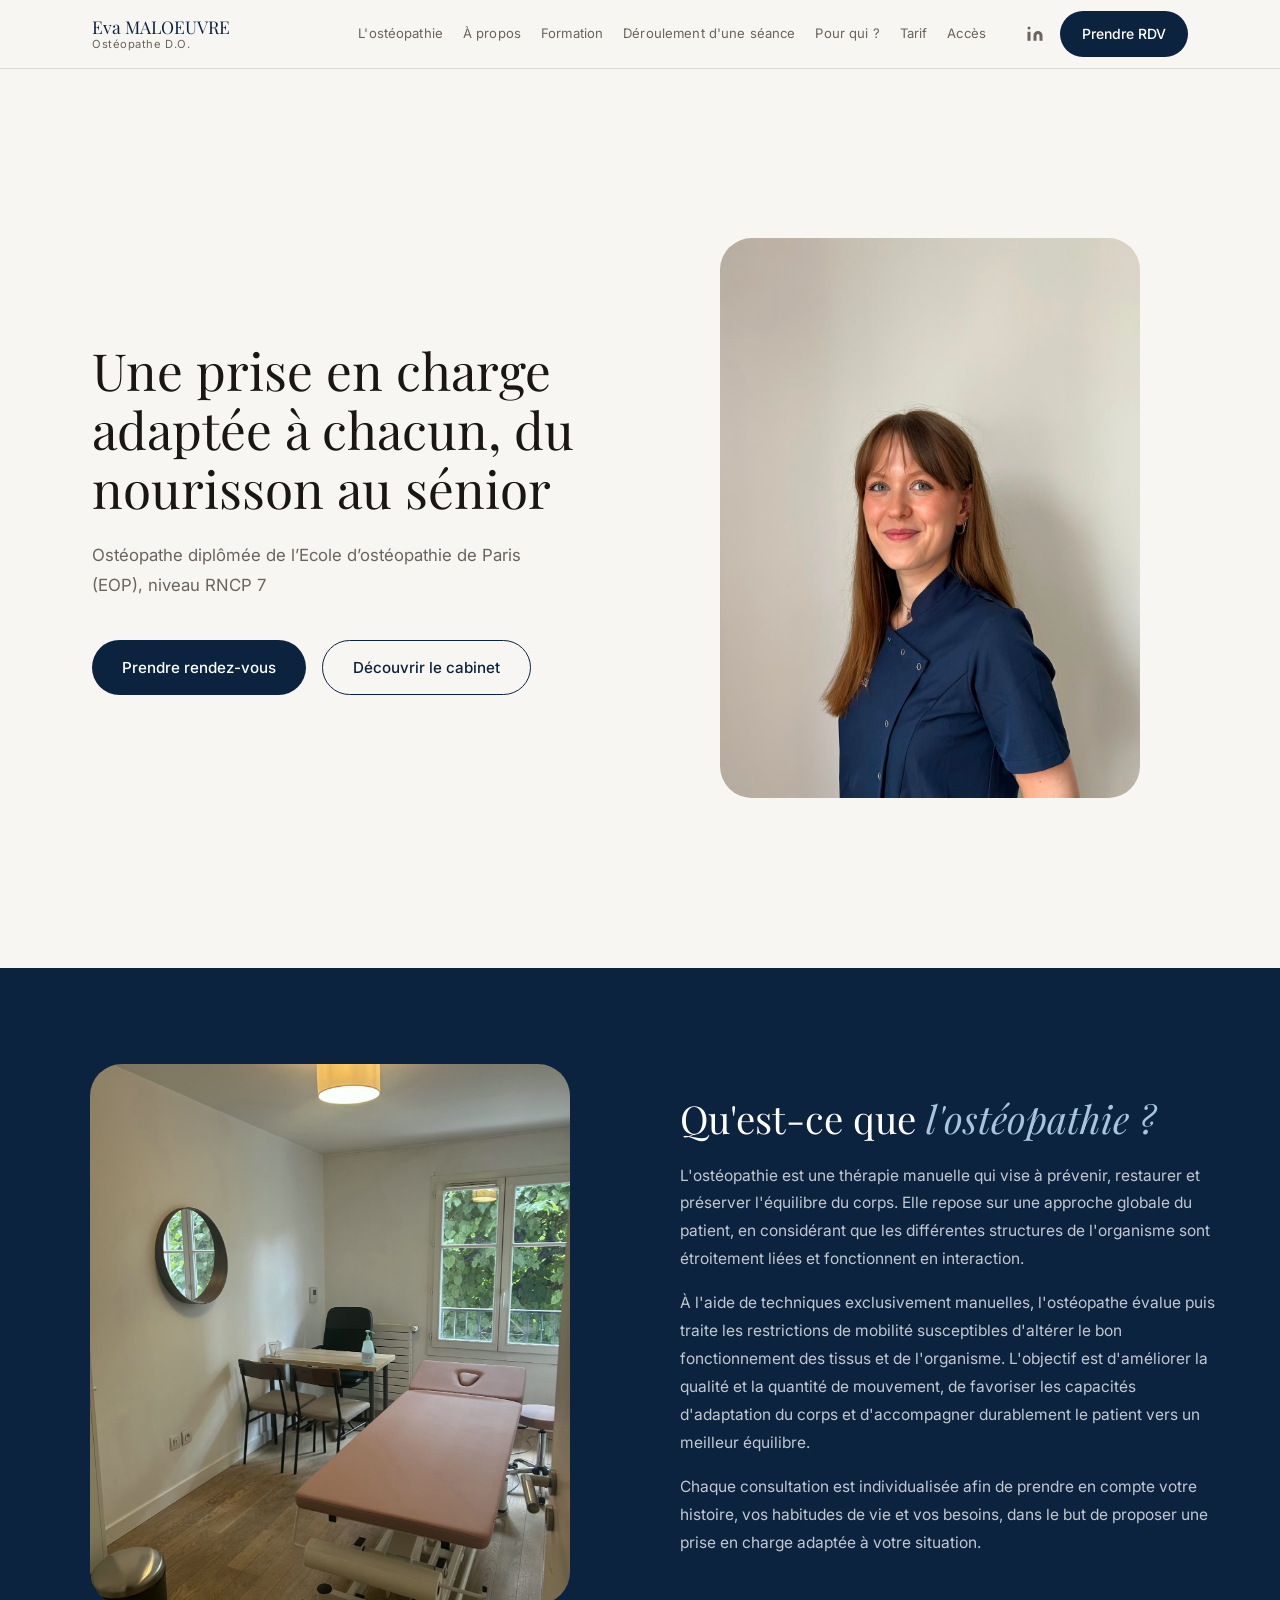
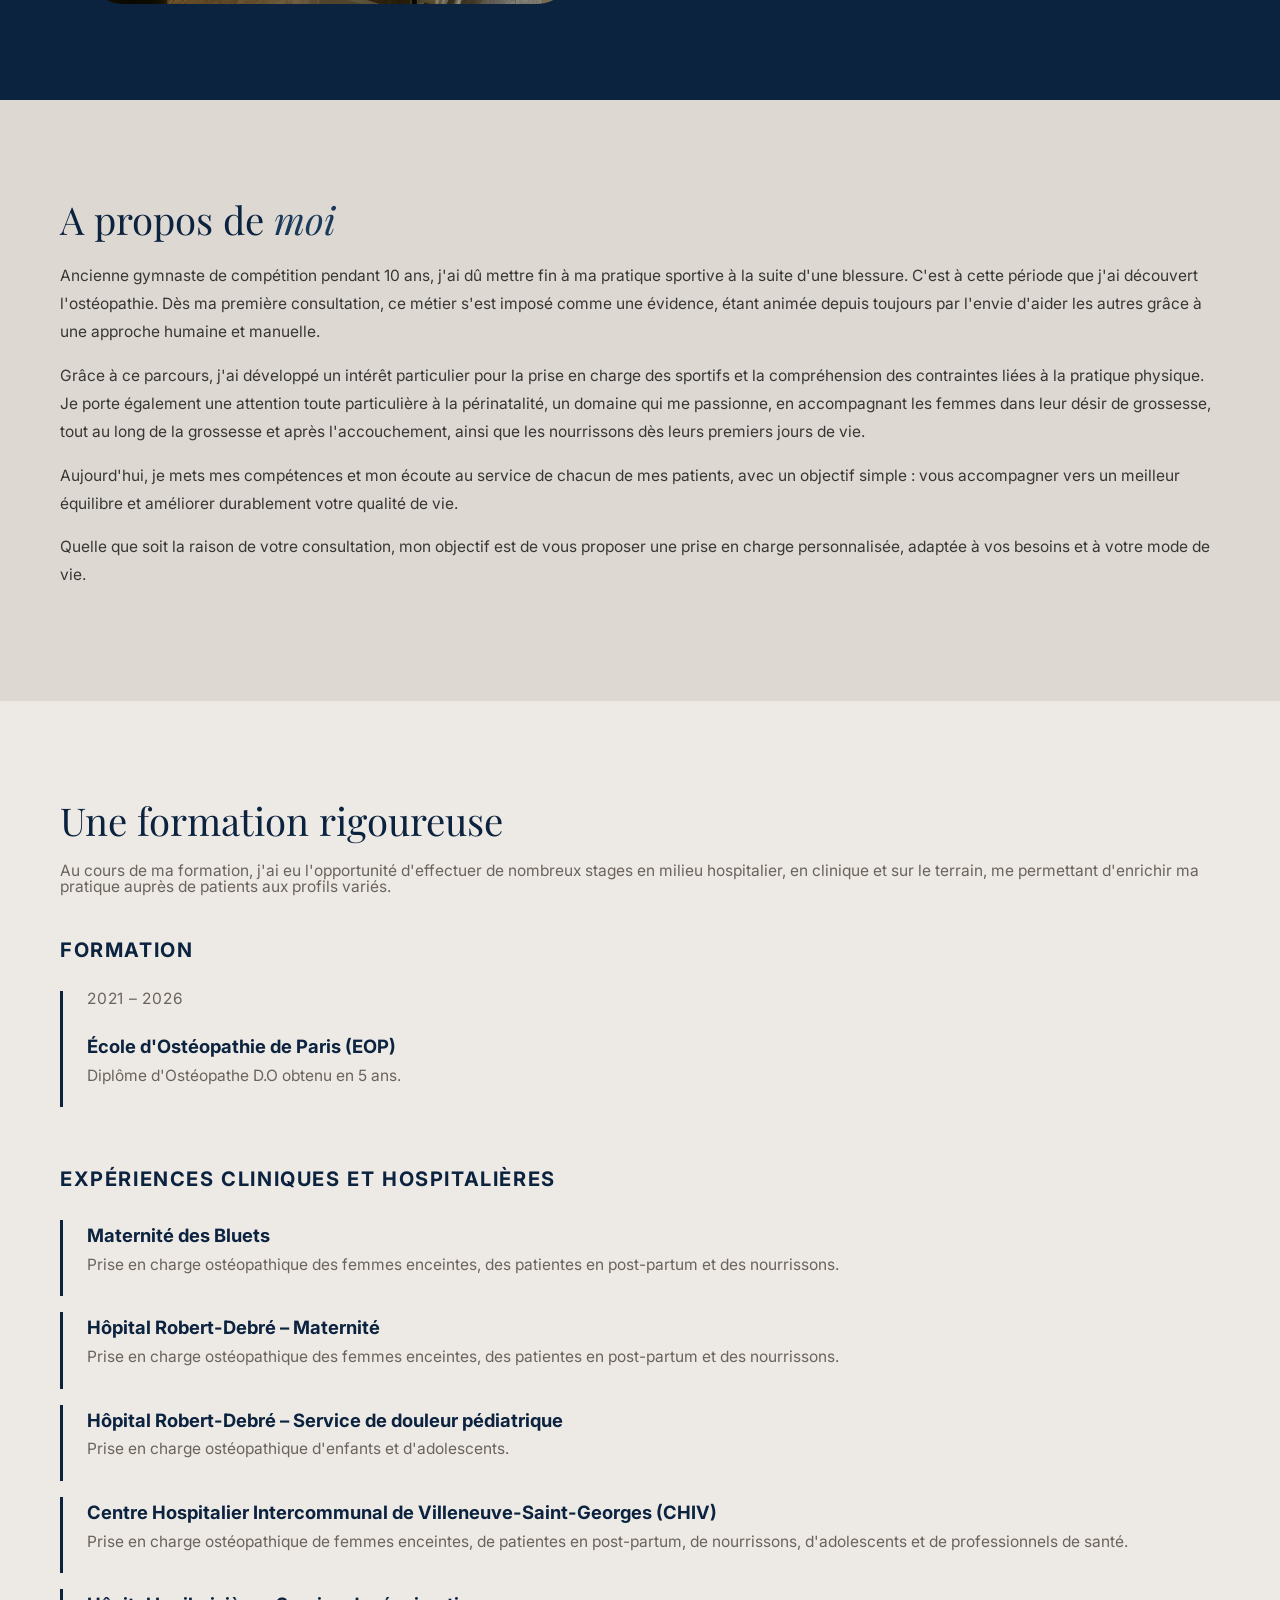
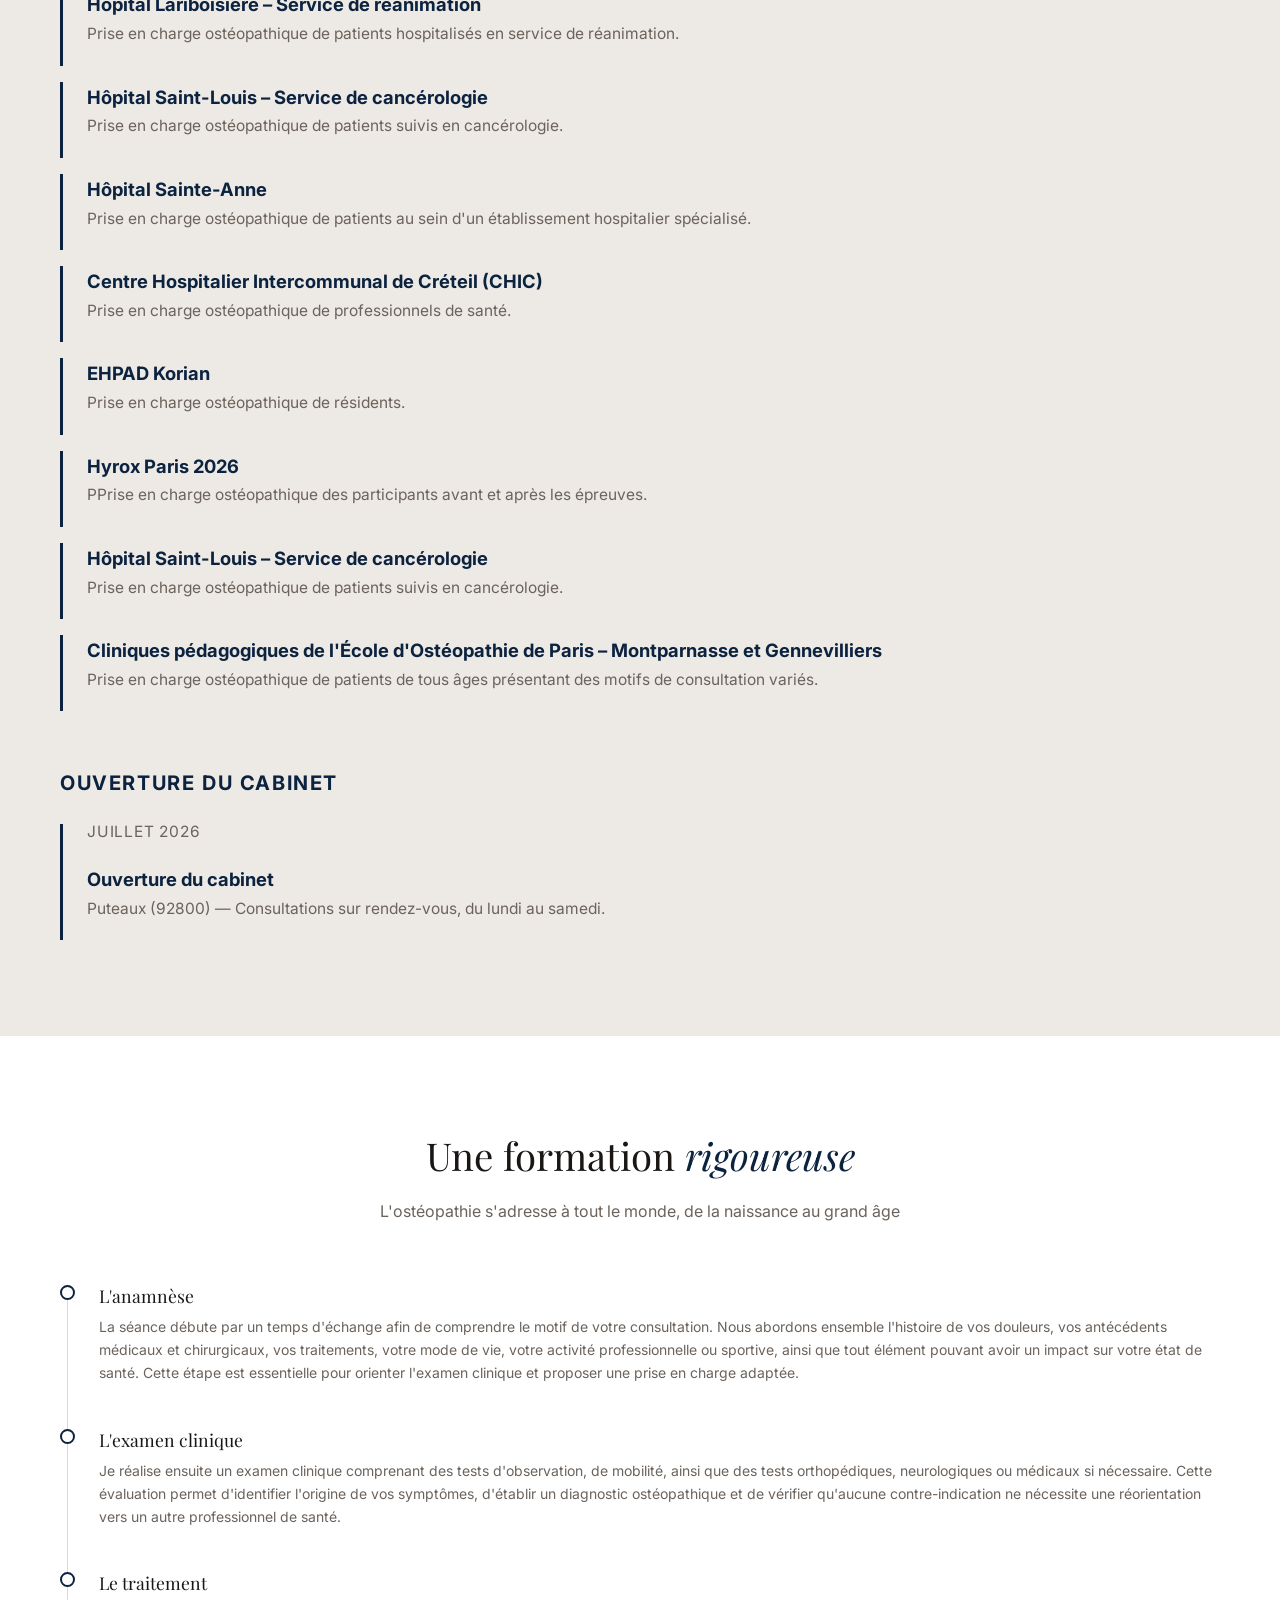
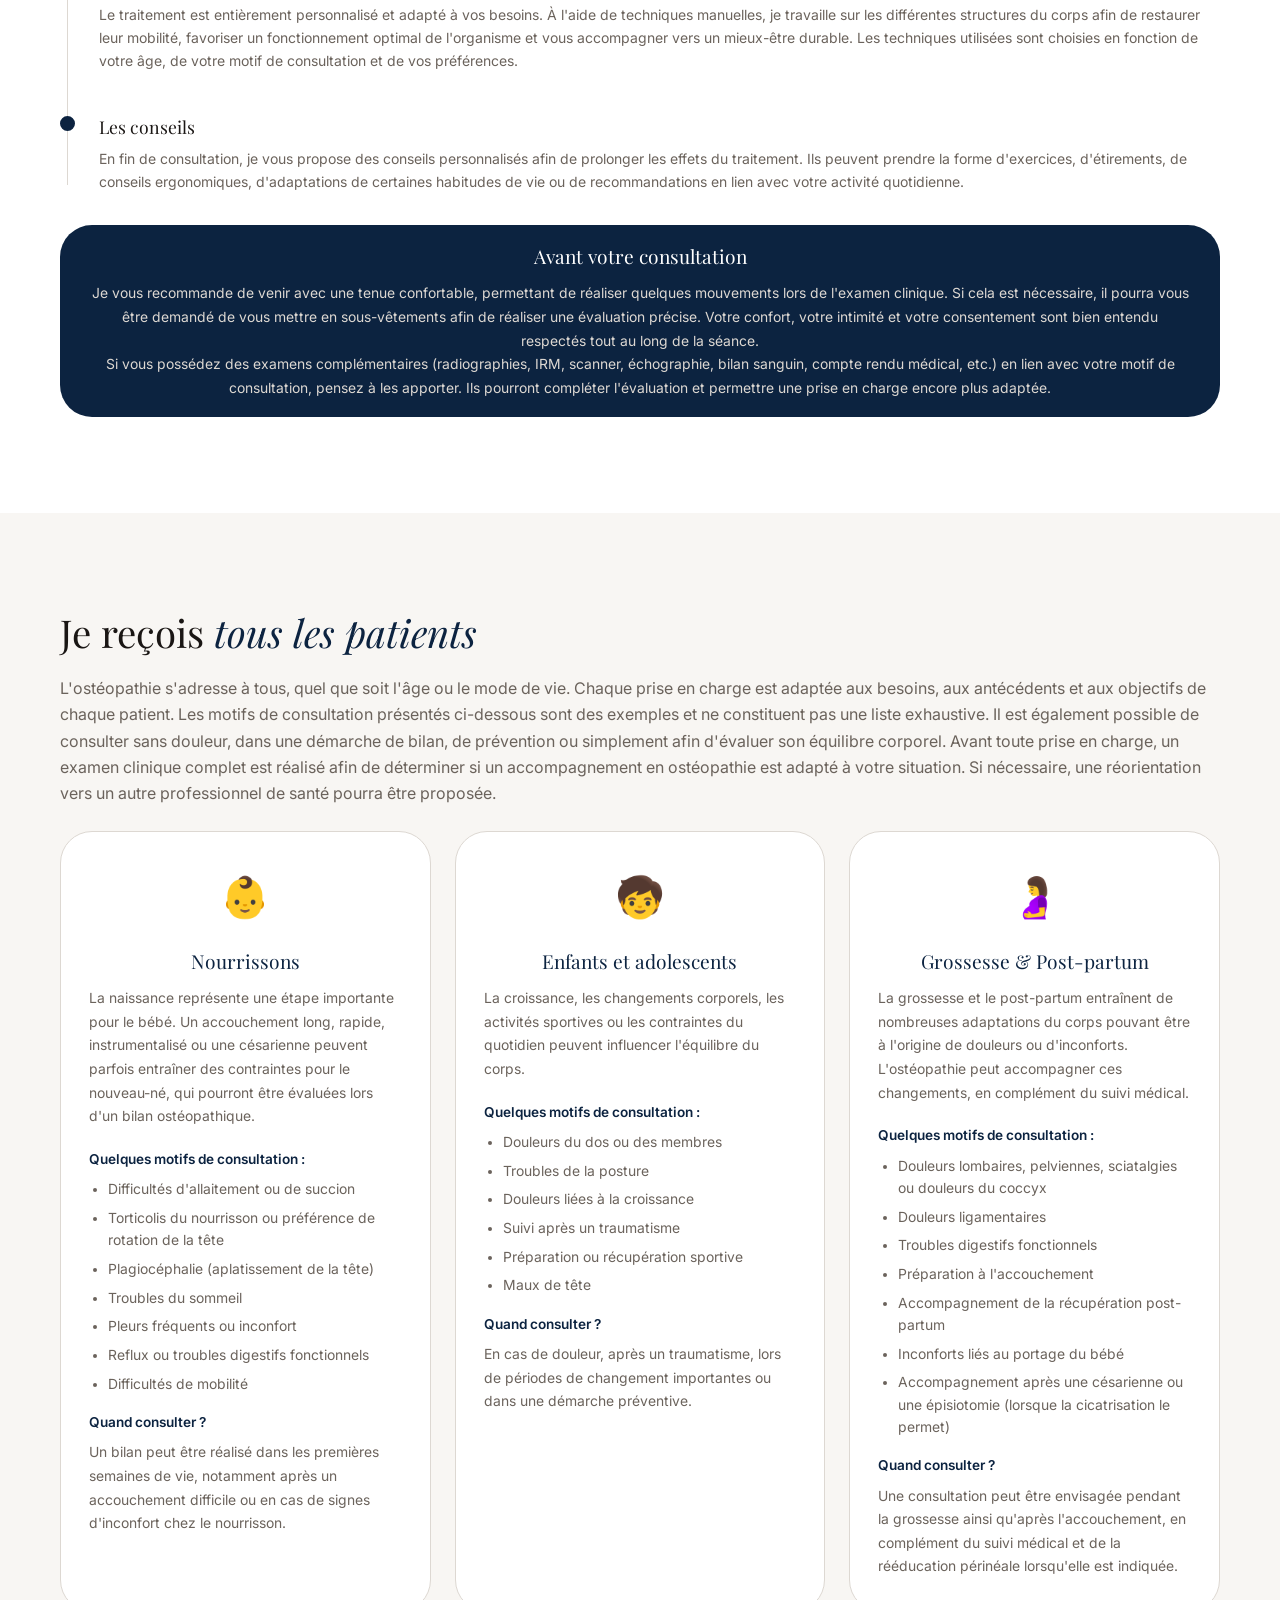
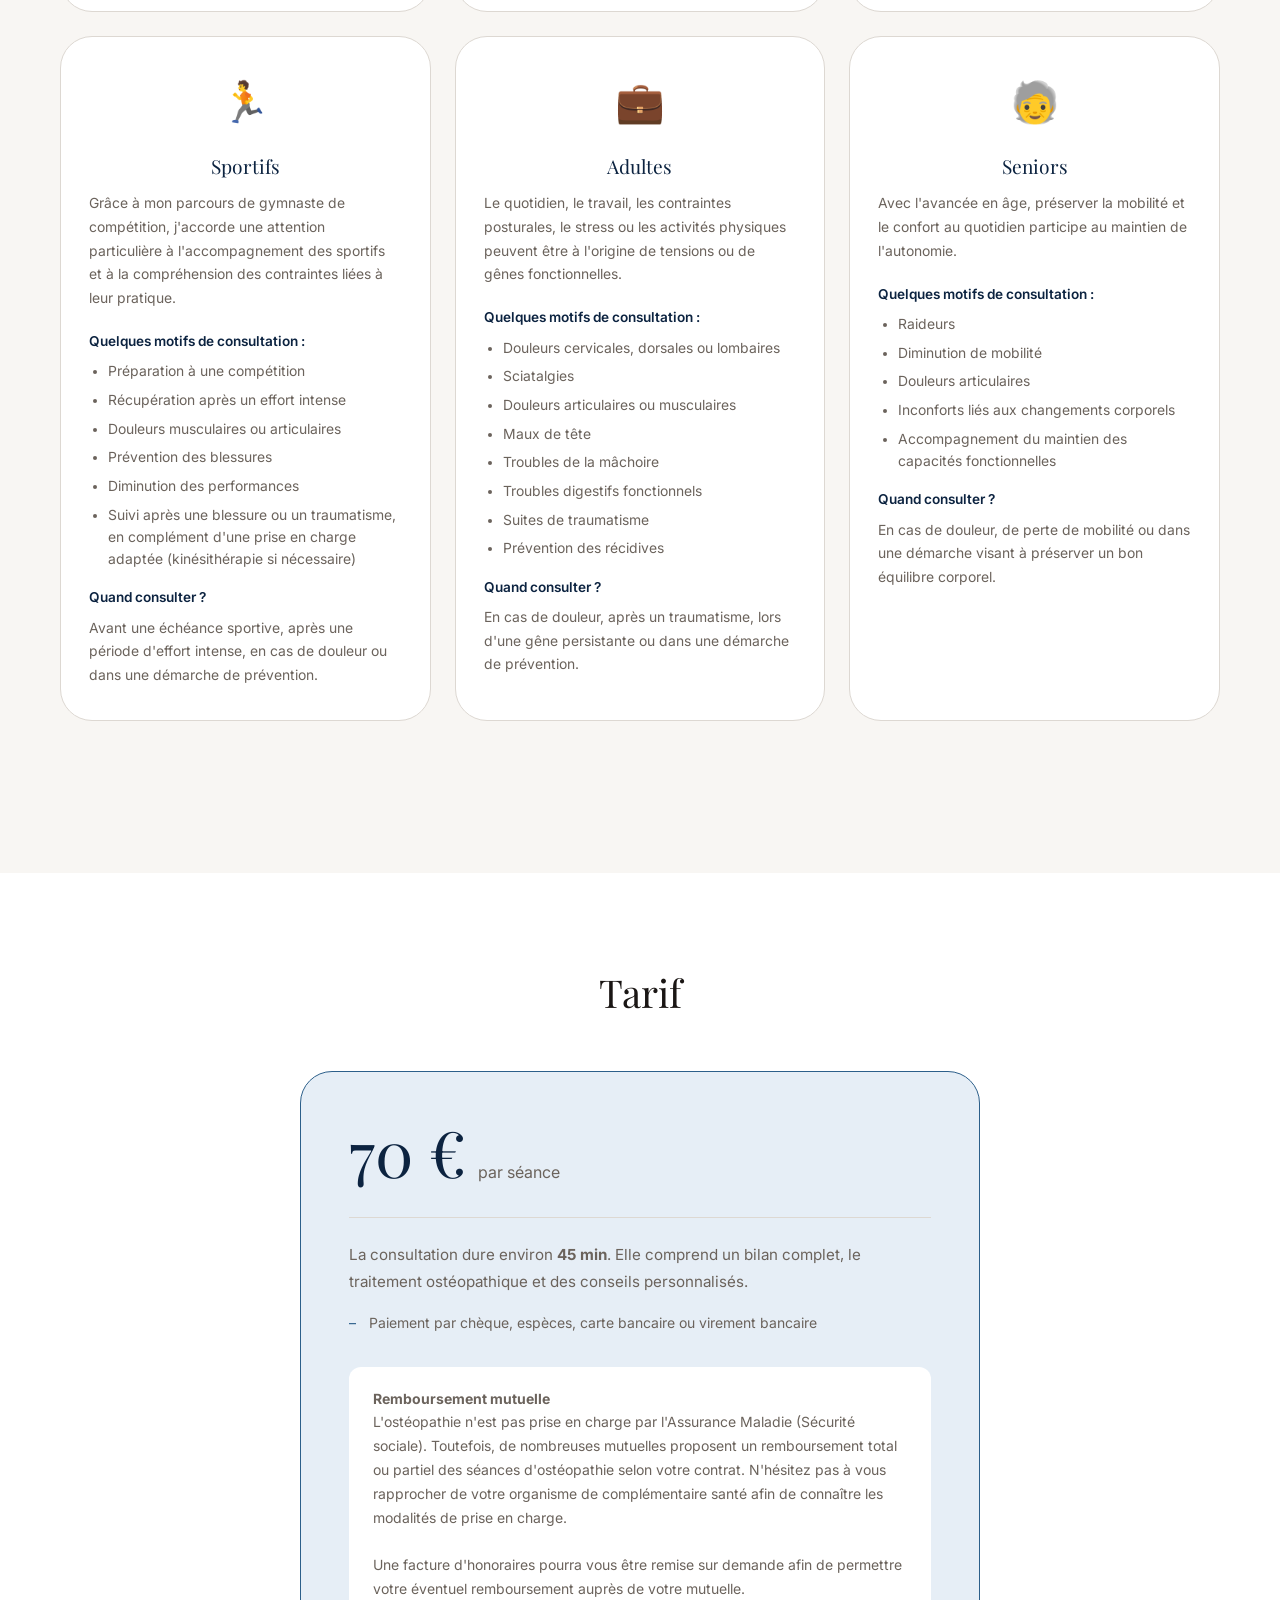
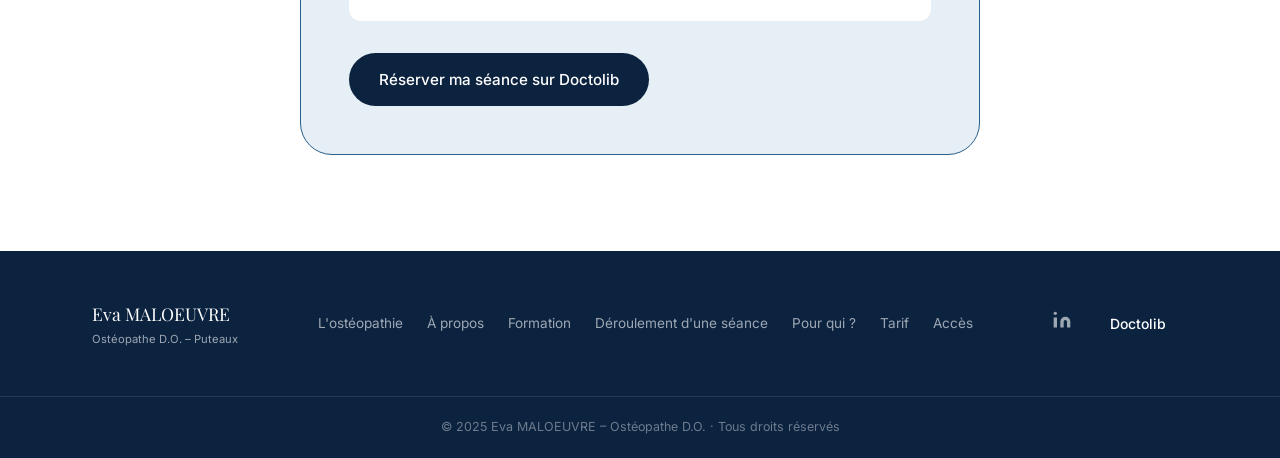
==== commit 6d667e27: "Update image paths to use correct case" ====
--- a/index.html
+++ b/index.html
@@ -92,7 +92,7 @@
     </div>
 
     <div class="hero__photo">
-      <img src="images/photo.png"  />
+      <img src="Images/photo.png"  />
     </div>
   </section>
 
@@ -116,7 +116,7 @@
       </div>
 
     <div class="hero__photo2">
-      <img src="images/cabinet.jpeg"  />
+      <img src="Images/cabinet.jpeg"  />
     </div>
     </div>
   </section>
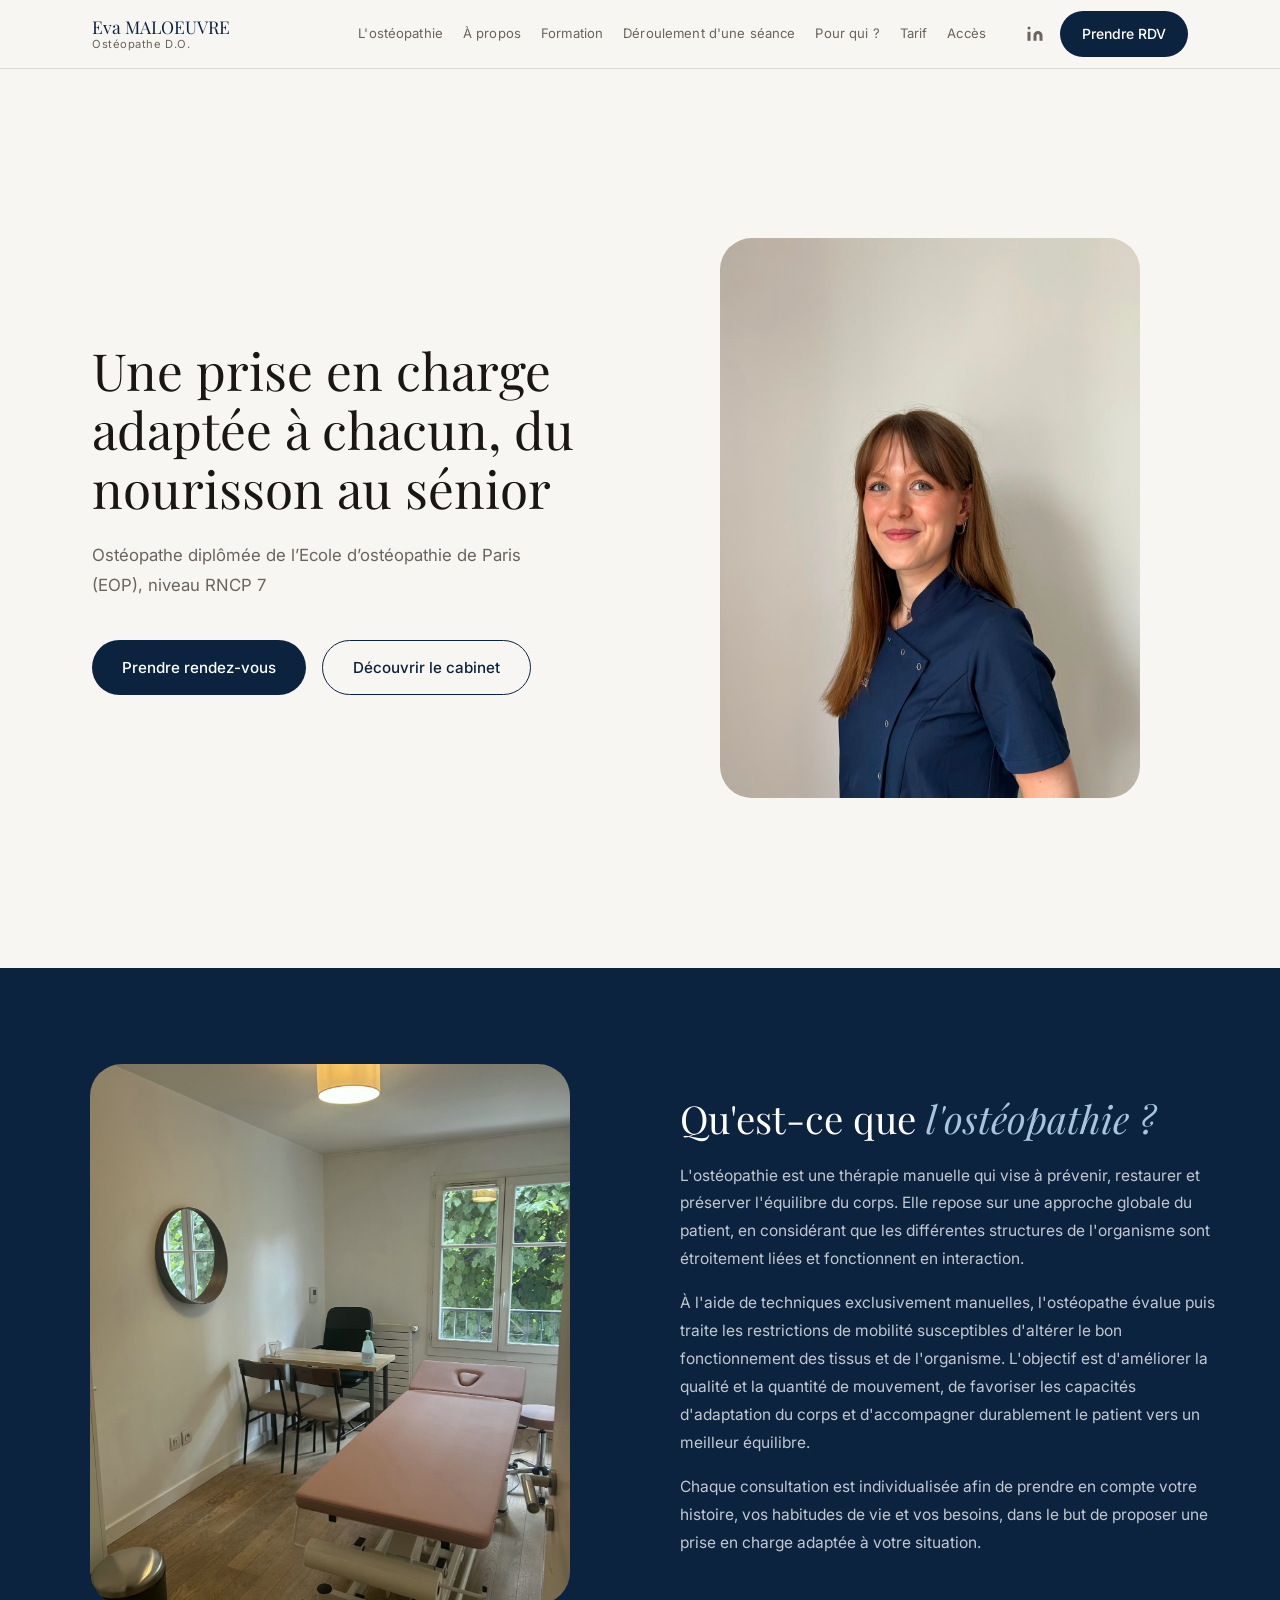
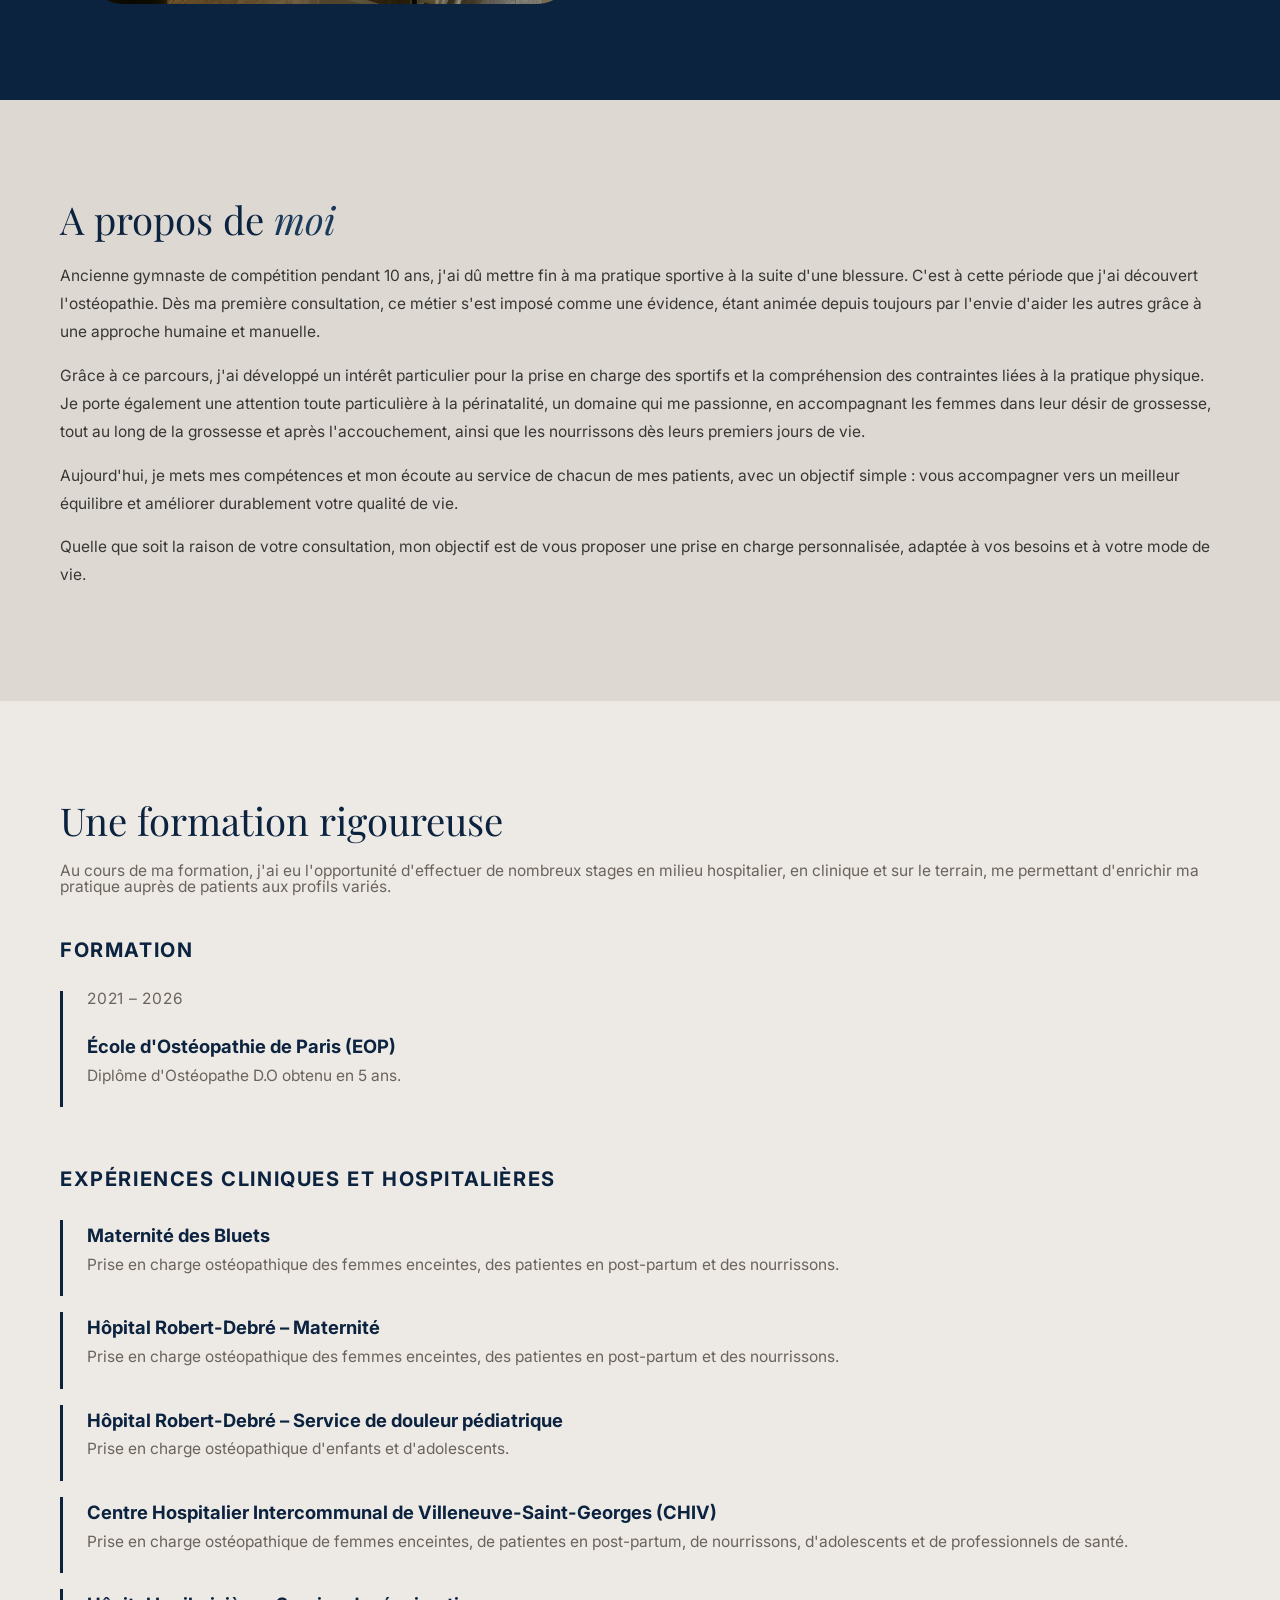
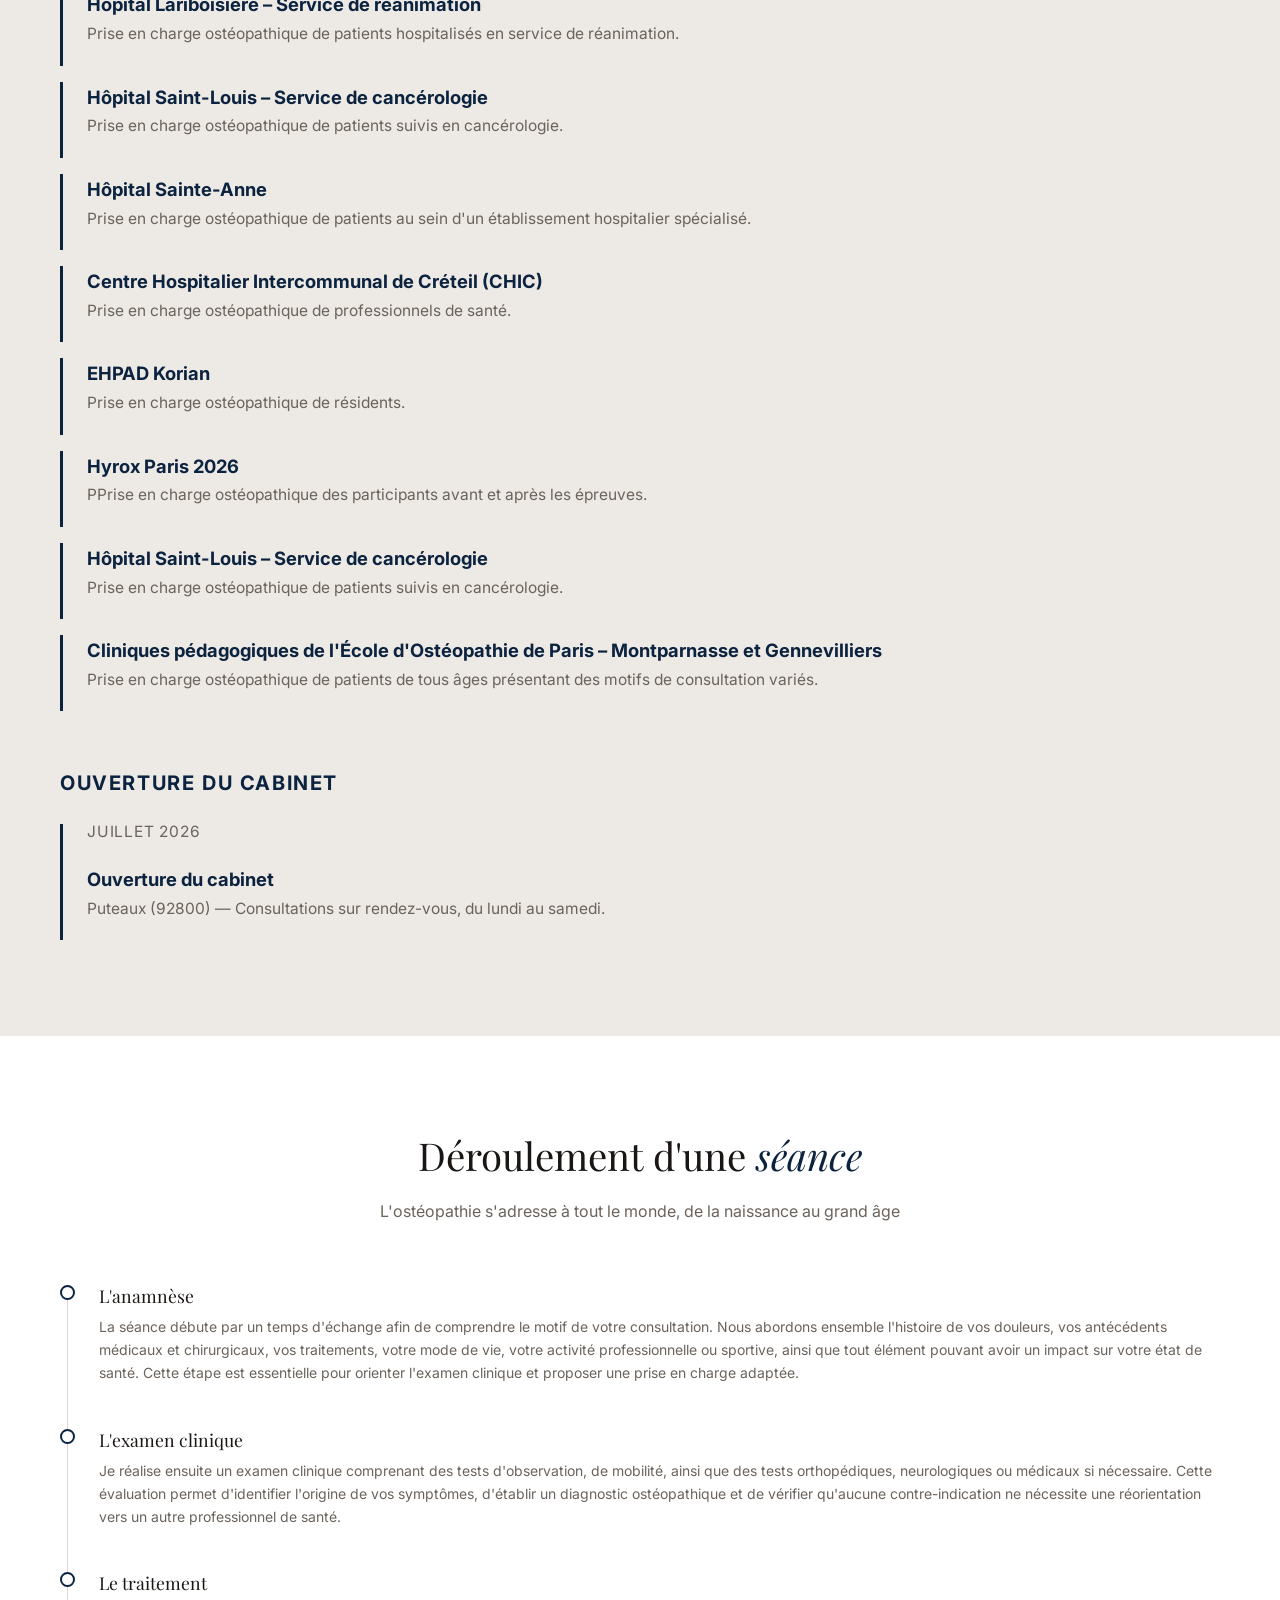
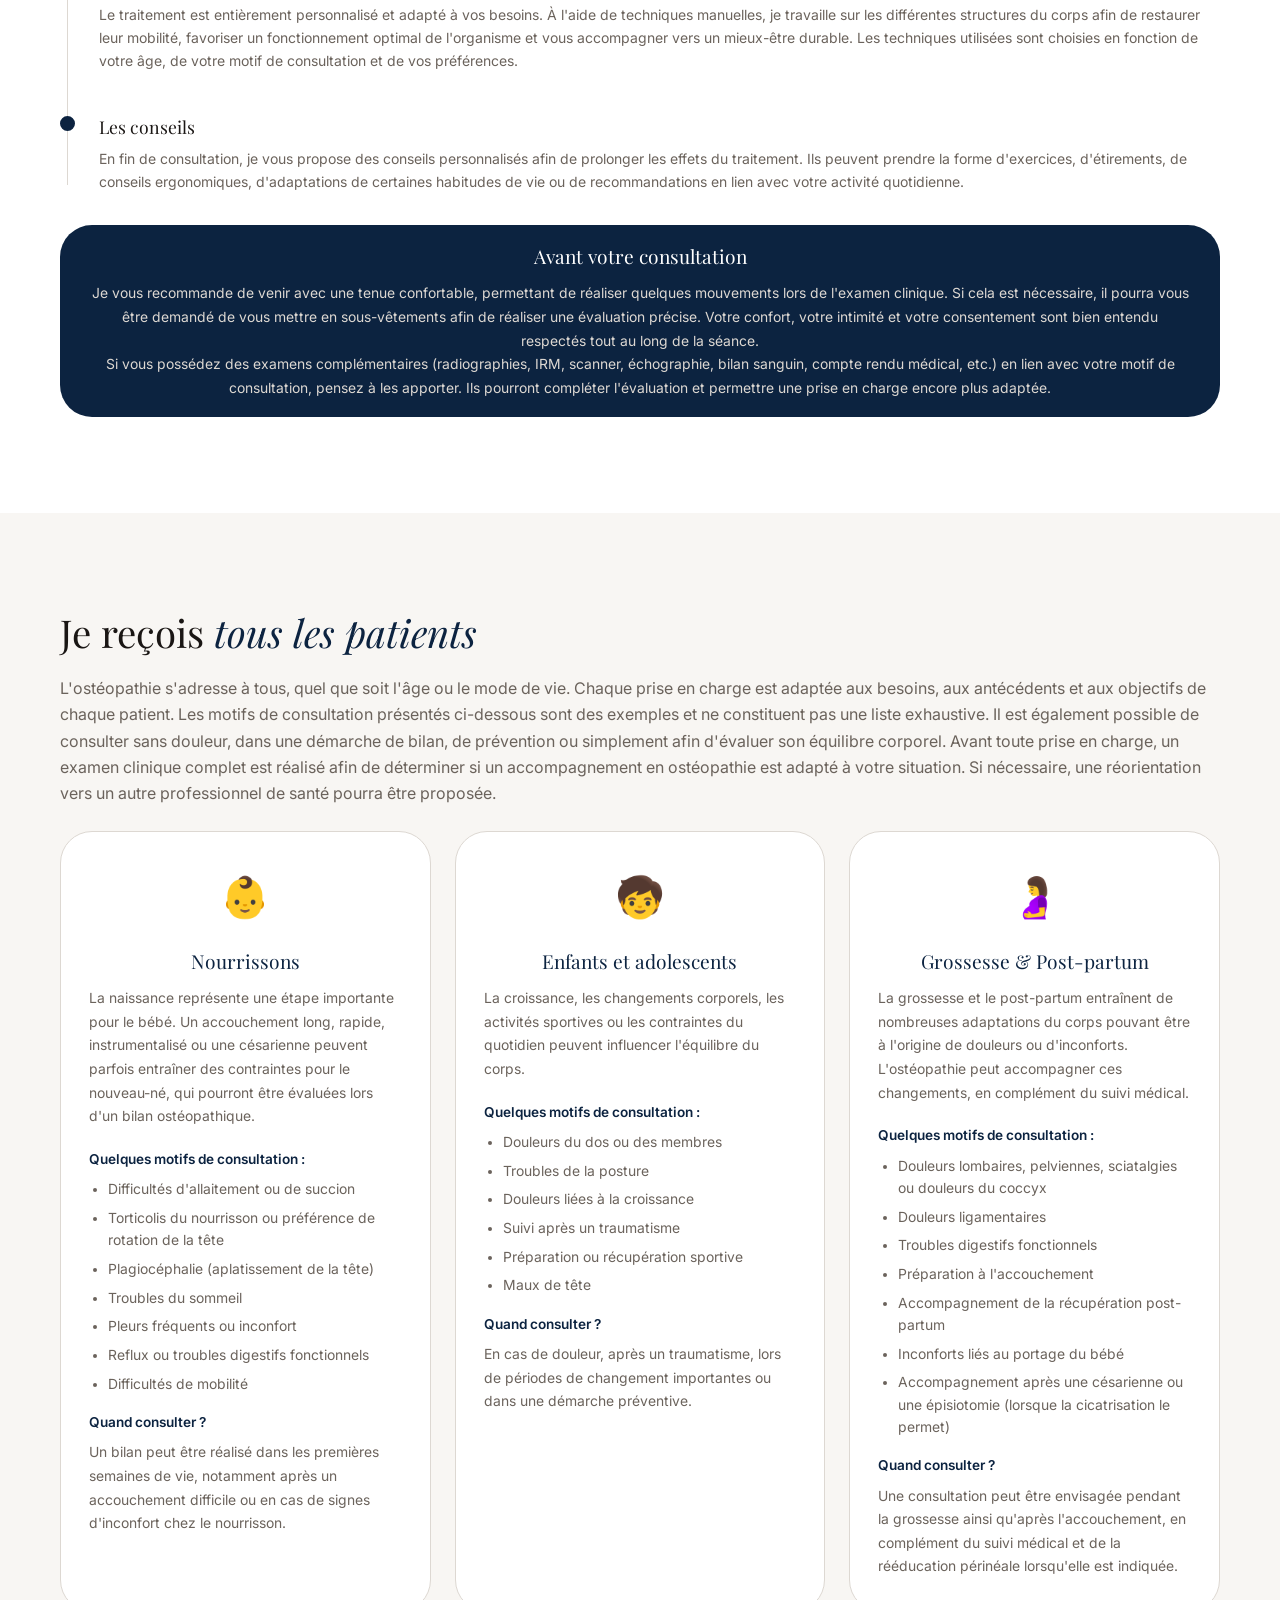
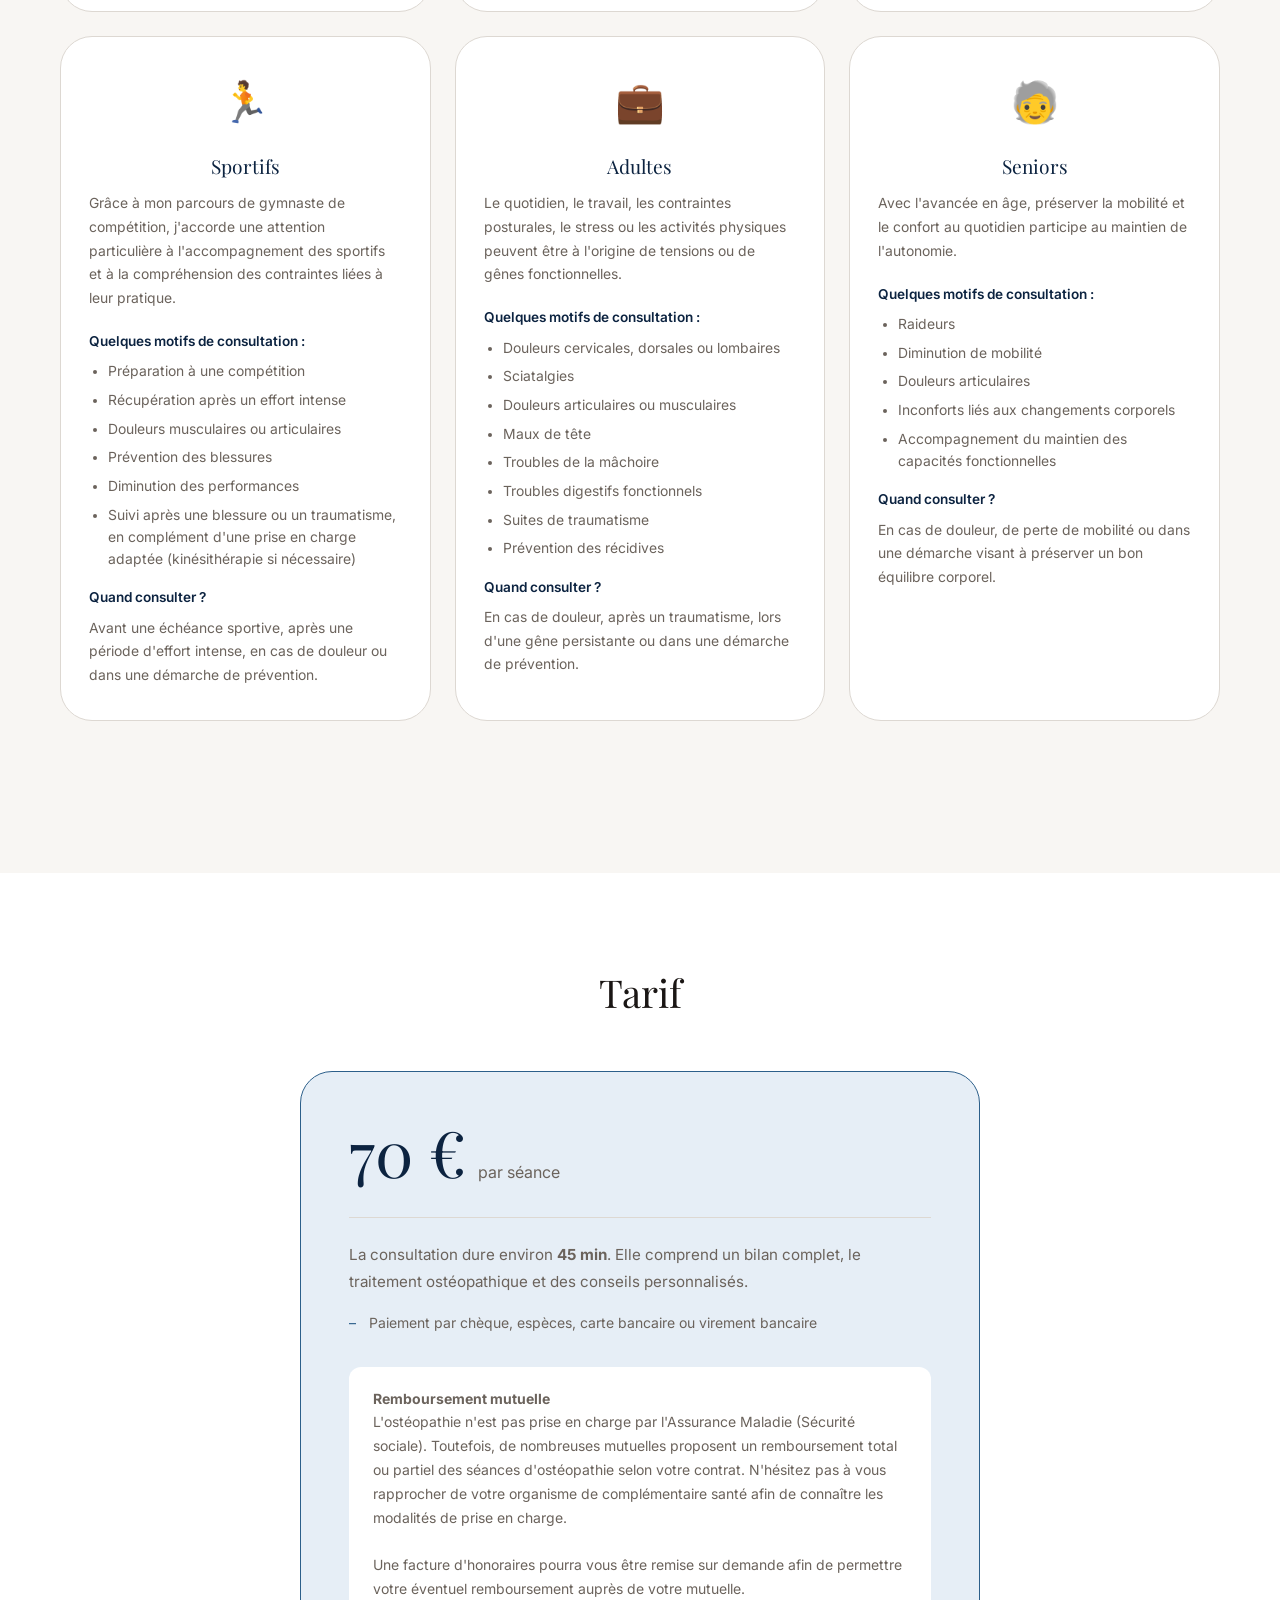
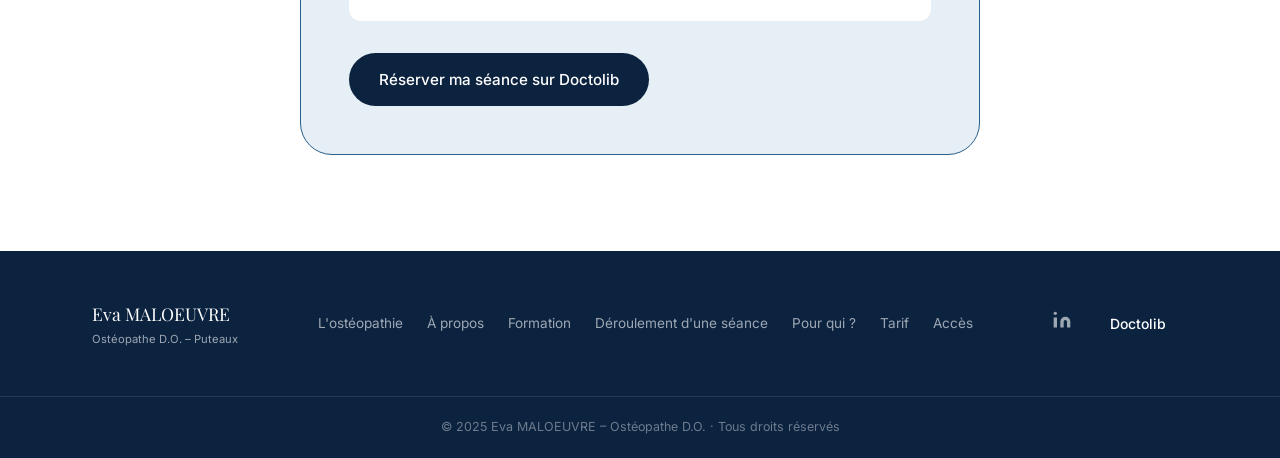
==== commit 68427768: "correction menu mobile et modification titre déroulement séance" ====
--- a/index.html
+++ b/index.html
@@ -248,7 +248,7 @@
   <div class="section__inner deroulement__inner">
 
       <div class="section__header">
-        <h2 class="section__title">Une formation <em>rigoureuse</em></h2>
+        <h2 class="section__title">Déroulement d'une <em>séance</em></h2>
         <p class="section__sub"> L'ostéopathie s'adresse à tout le monde, de la naissance au grand âge</p>
       </div>
       
--- a/style/main.css
+++ b/style/main.css
@@ -126,6 +126,7 @@
 /* ══════════════════════════════════════════
    NAVIGATION
 ══════════════════════════════════════════ */
+
 .nav {
   position: fixed;
   top: 0;
@@ -145,6 +146,7 @@
   display: flex;
   align-items: center;
   gap: 1.5rem;
+  position: relative;
 }
 
 .nav__logo {
@@ -169,12 +171,12 @@
 .nav__links {
   display: flex;
   align-items: center;
-  gap: 1.25rem;   /* réduit pour tenir plus de liens */
+  gap: 1.25rem;
   margin-left: auto;
 }
 
 .nav__links a {
-  font-size: 0.82rem;  /* légèrement réduit pour les liens supplémentaires */
+  font-size: 0.82rem;
   font-weight: 400;
   color: var(--texte-muted);
   letter-spacing: 0.01em;
@@ -206,6 +208,8 @@
   color: var(--bleu);
 }
 
+
+/* Burger mobile */
 .nav__burger {
   display: none;
   flex-direction: column;
@@ -225,10 +229,15 @@
   transition: transform 0.25s, opacity 0.25s;
 }
 
-/* menu mobile */
+/* Menu mobile */
 .nav__mobile {
   display: none;
   flex-direction: column;
+  position: absolute;
+  top: 100%;
+  left: 0;
+  right: 0;
+
   background: var(--blanc);
   border-top: 1px solid var(--bordure);
   padding: 1rem 2rem 1.5rem;
@@ -253,6 +262,29 @@
 
 .nav__mobile a:hover {
   color: var(--bleu);
+}
+
+
+/* Ajustements mobile */
+@media (max-width: 640px) {
+
+  .nav__inner {
+    padding: 0 1.25rem;
+  }
+
+  .nav__logo {
+    font-size: 1rem;
+  }
+
+  .nav__links,
+  .nav__actions {
+    display: none;
+  }
+
+  .nav__burger {
+    display: flex;
+  }
+
 }
 
 /* ══════════════════════════════════════════
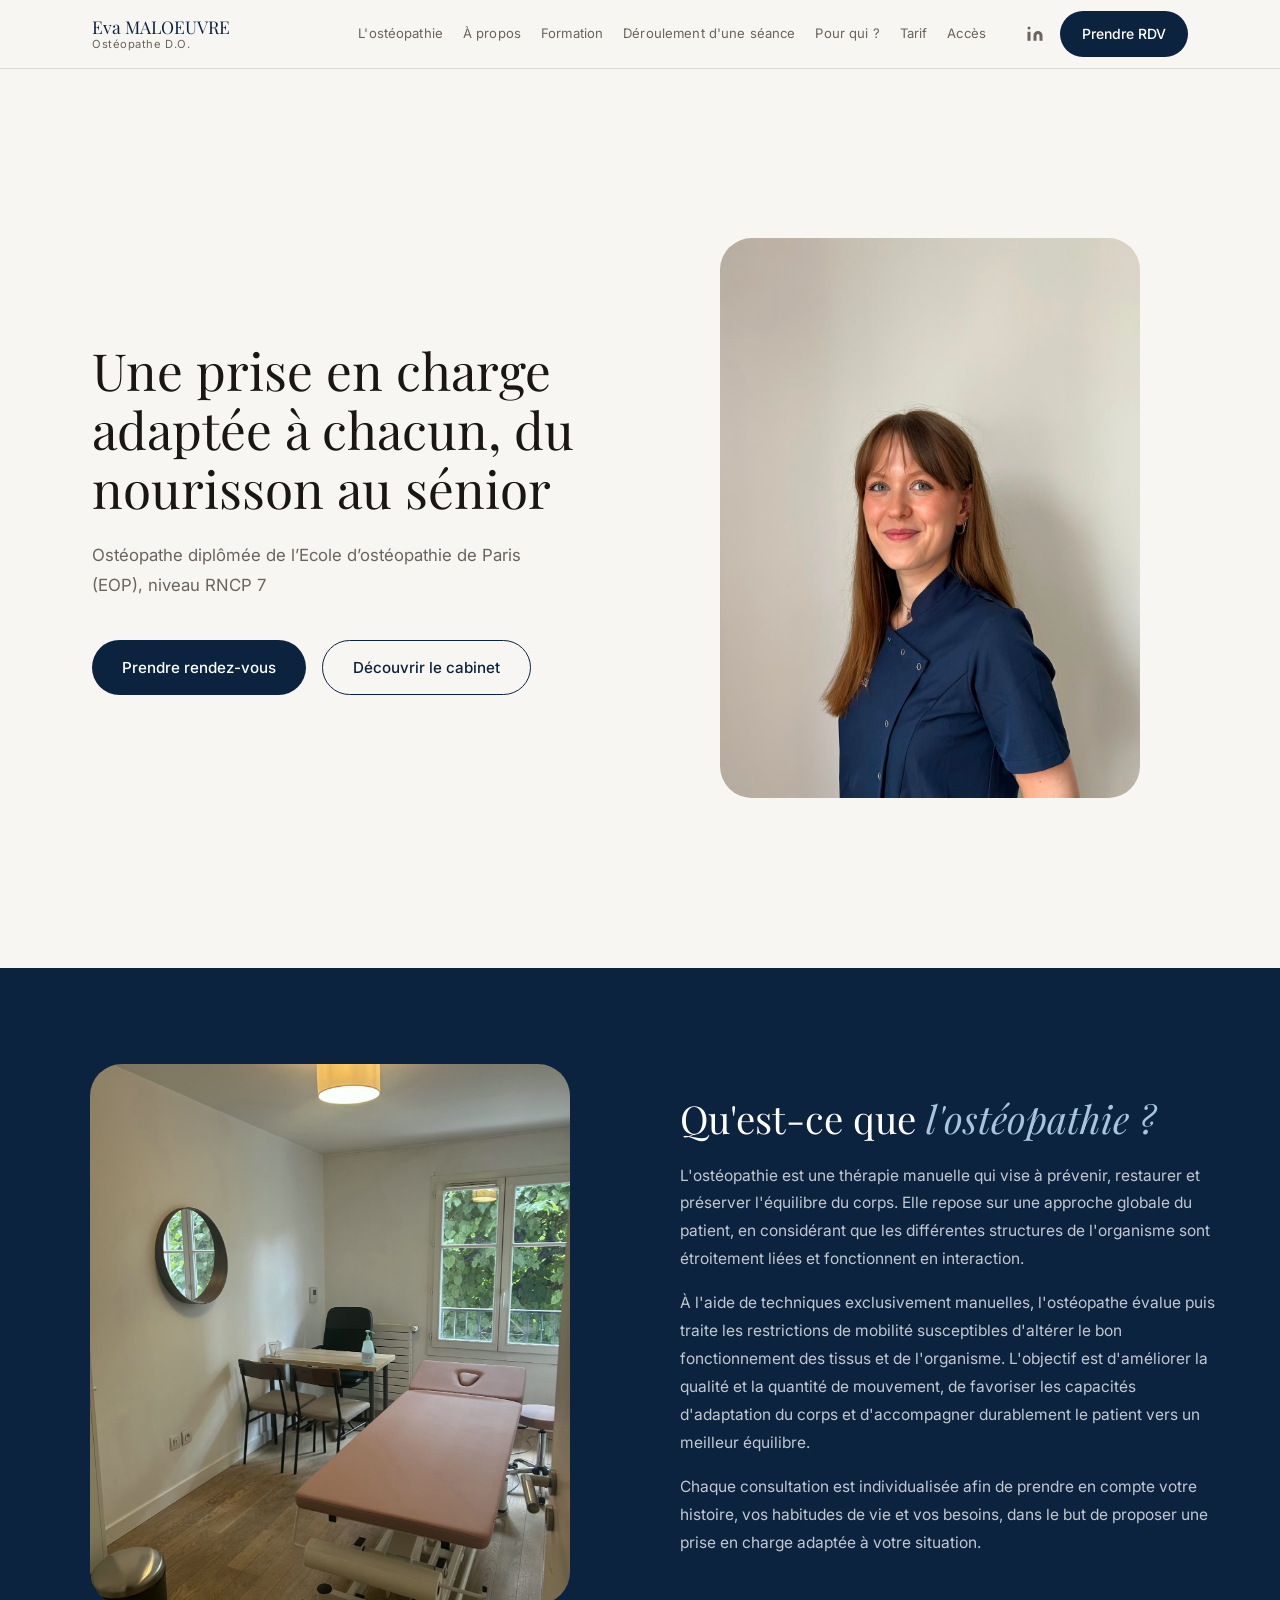
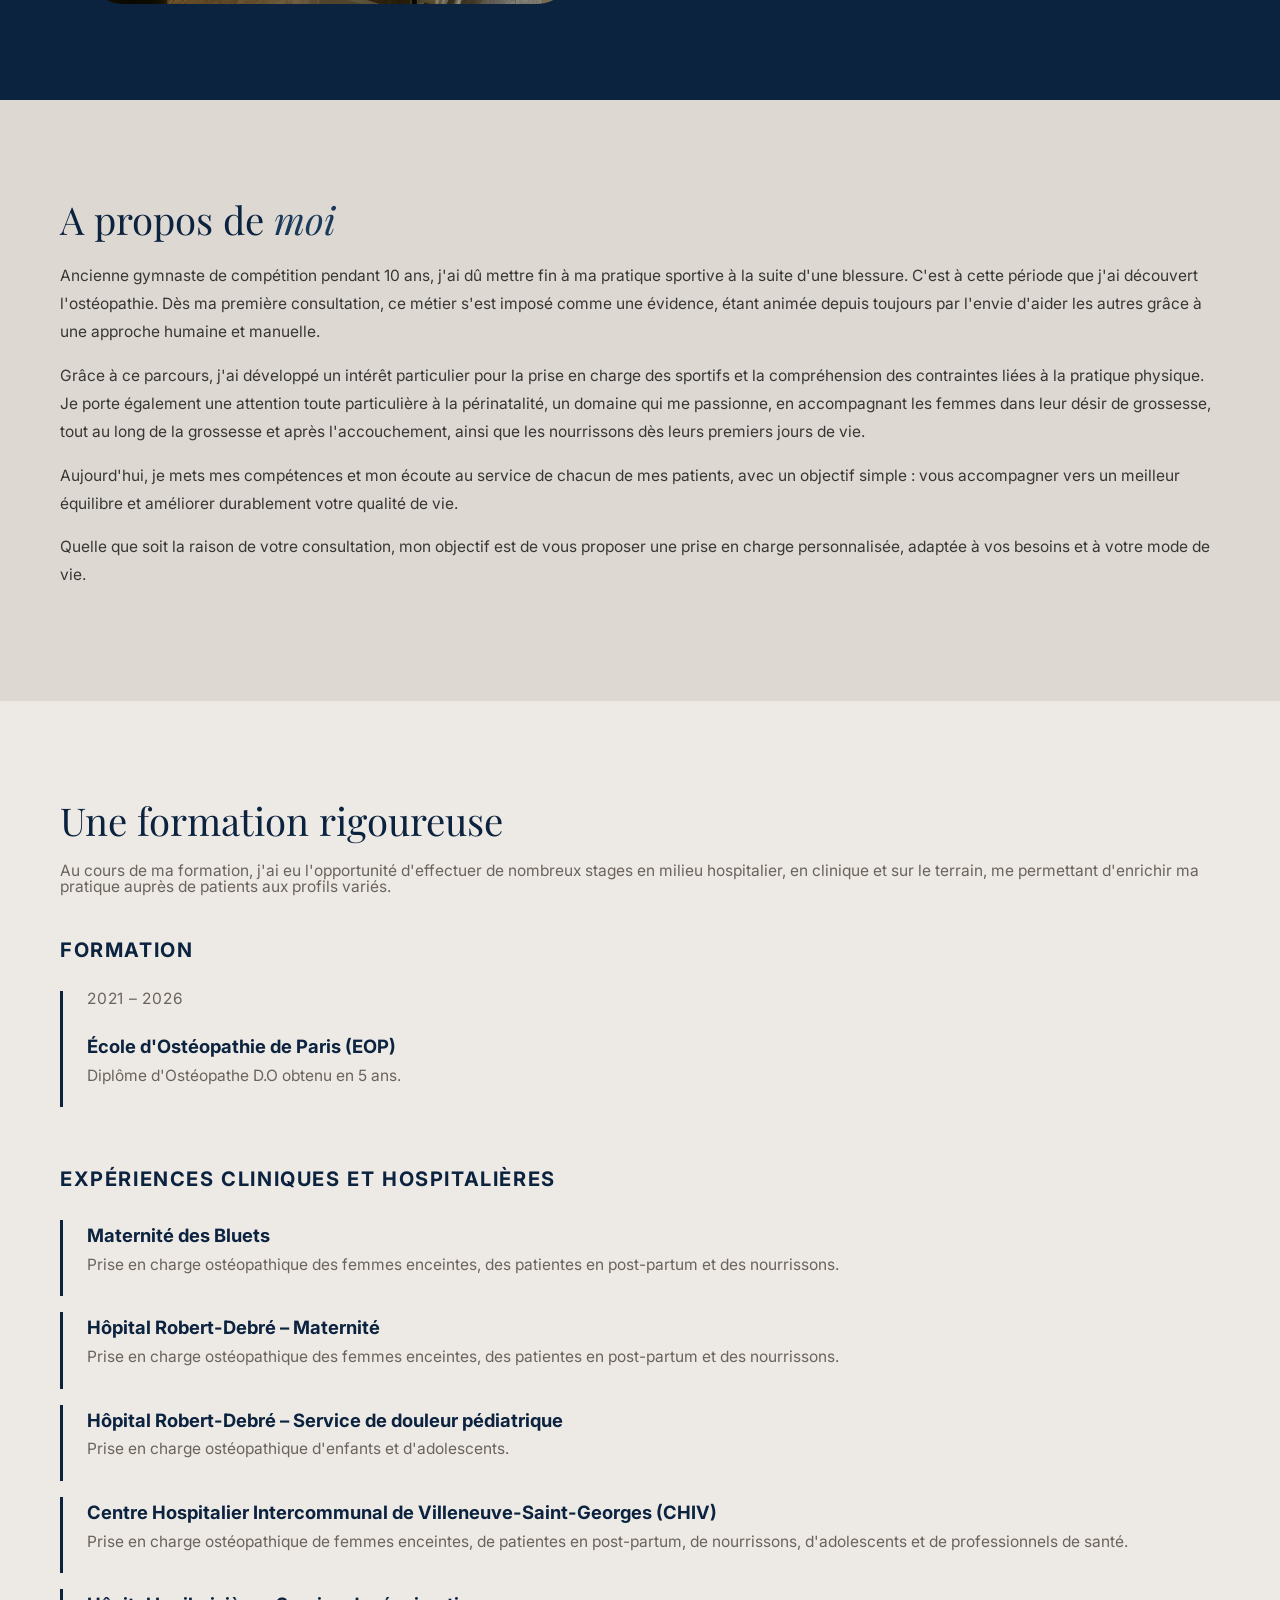
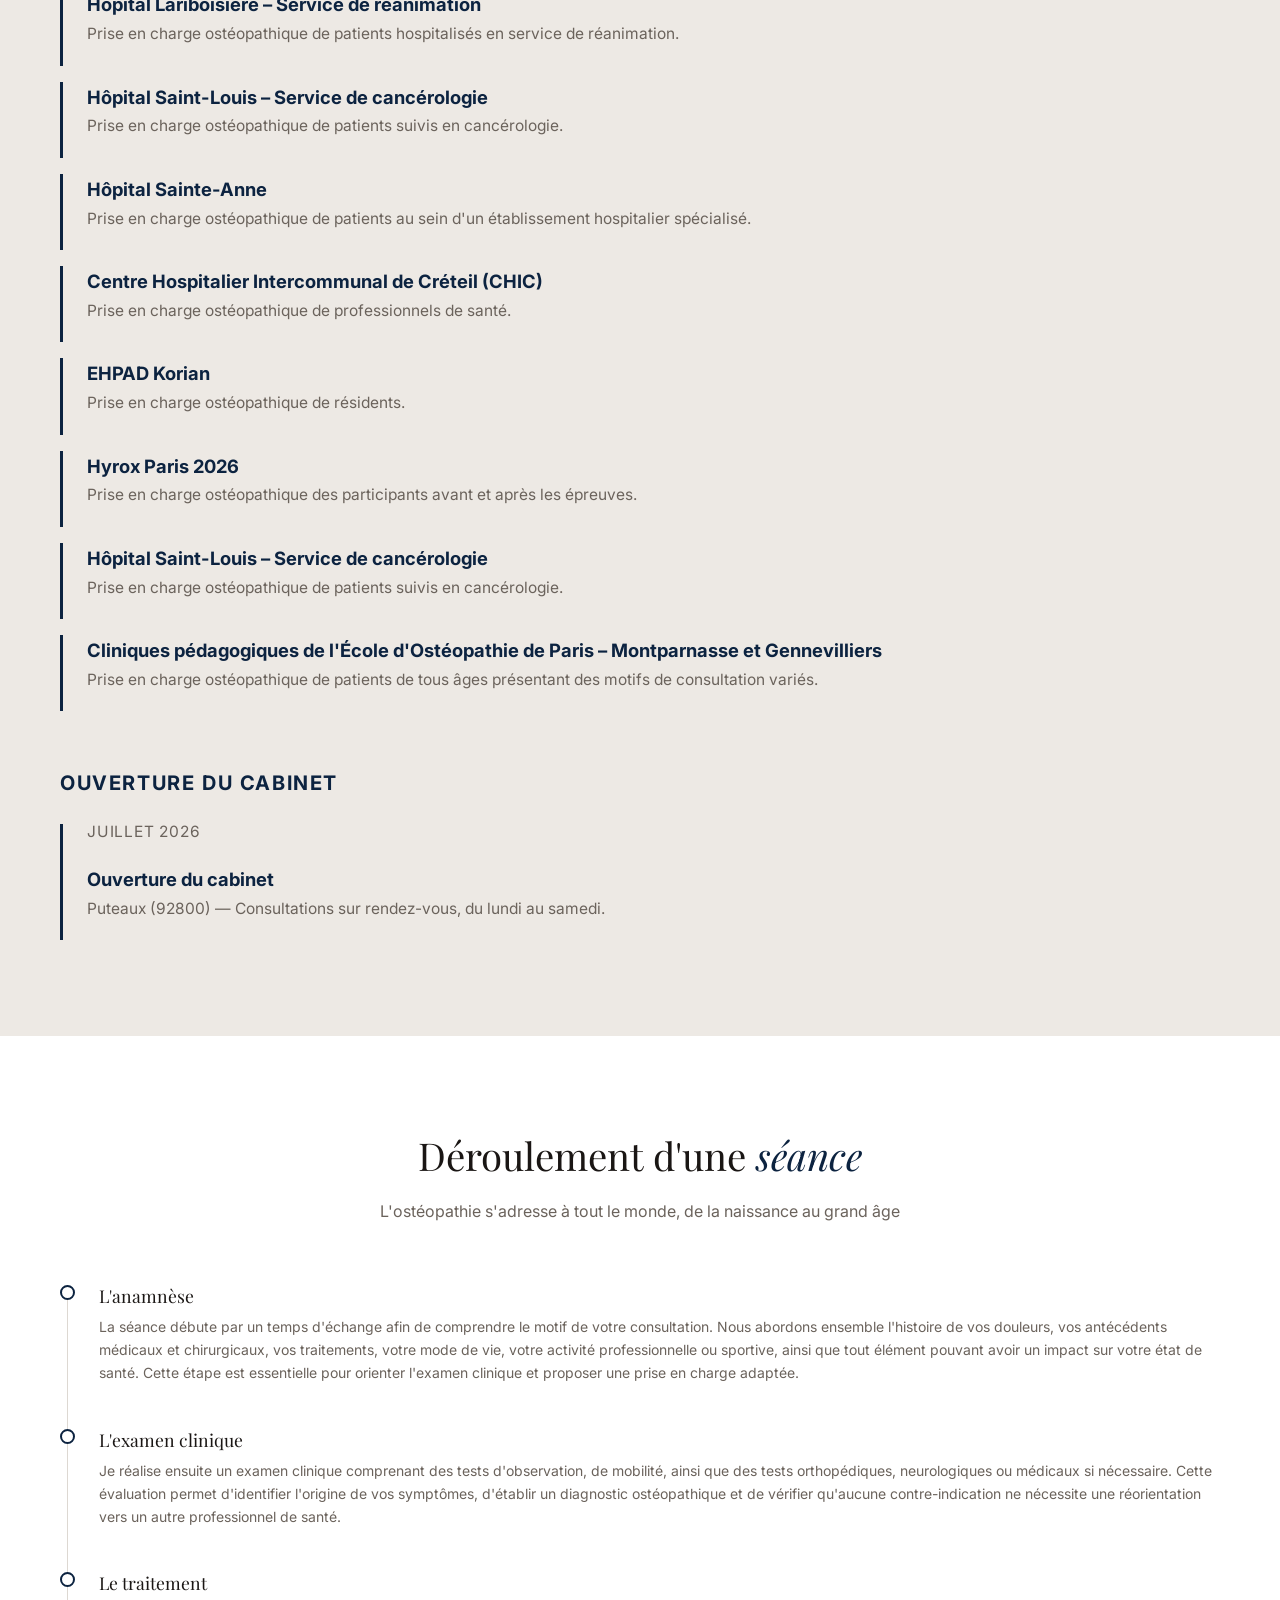
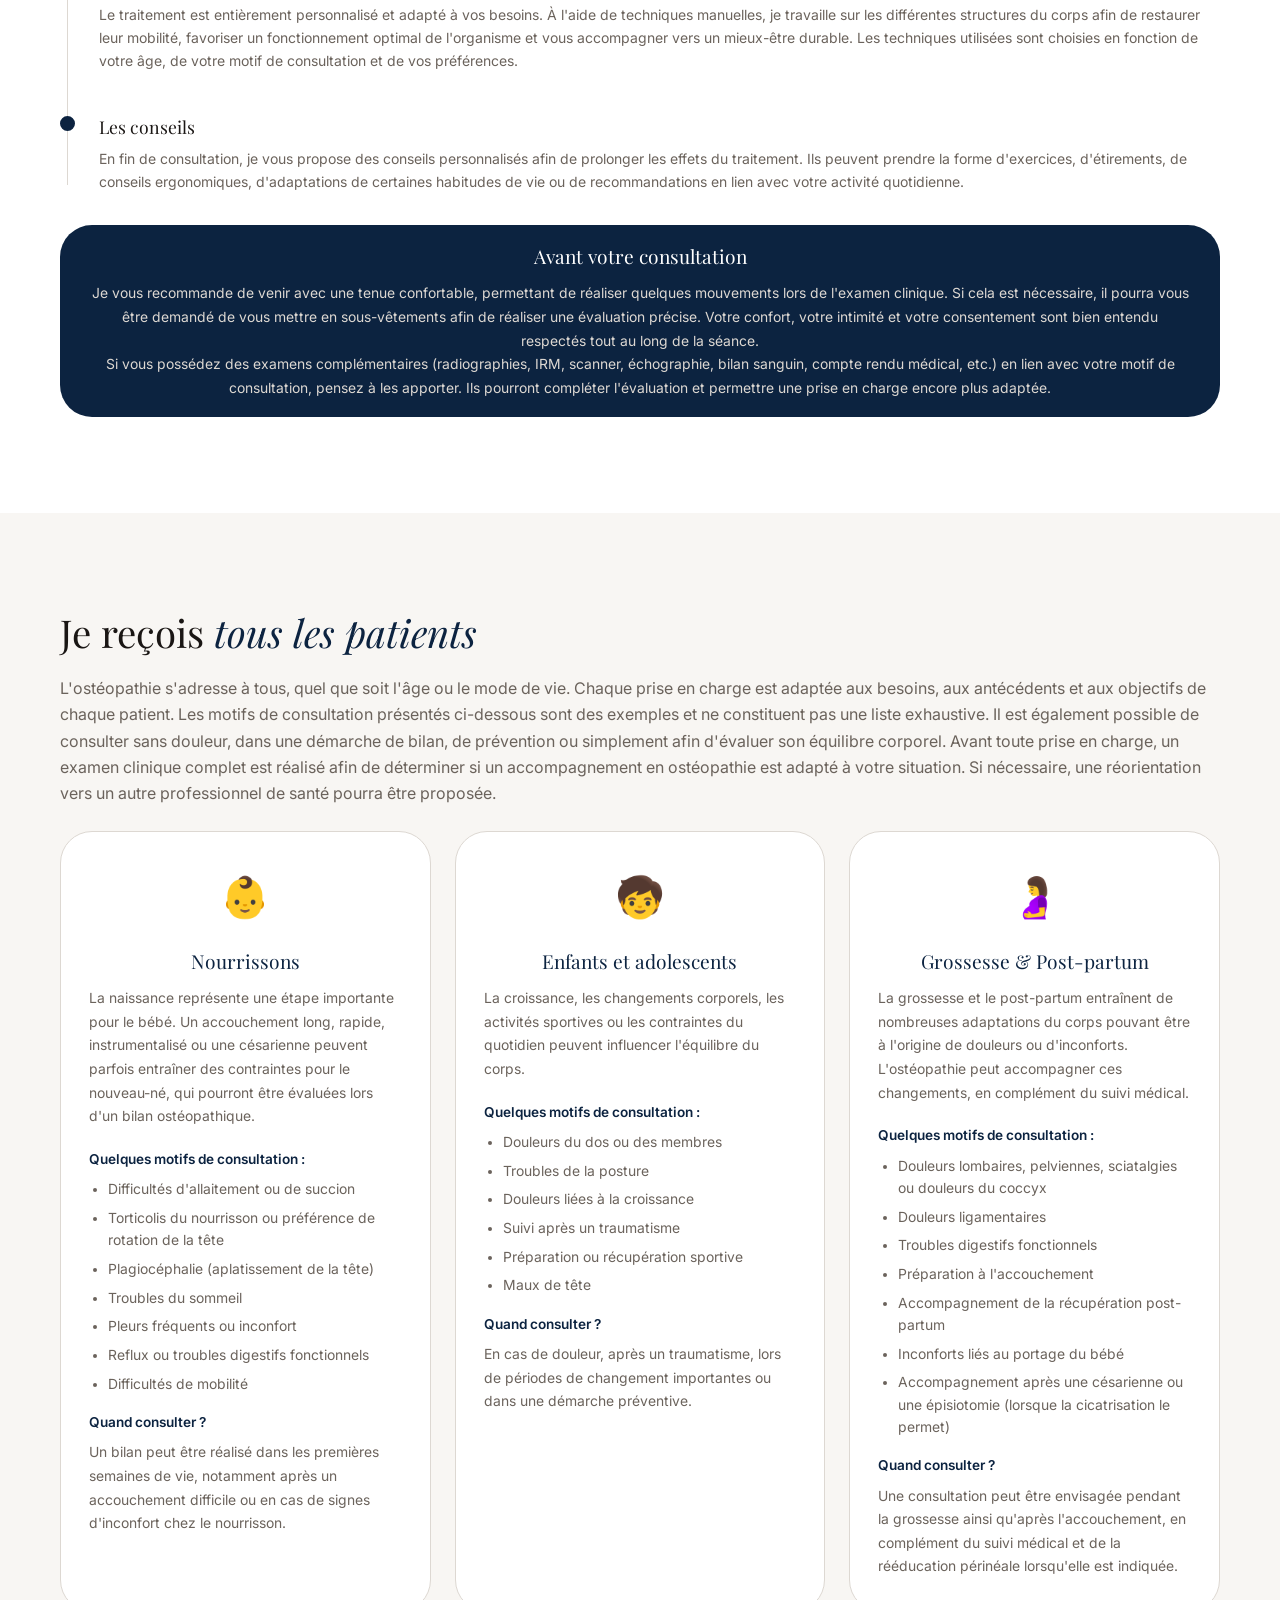
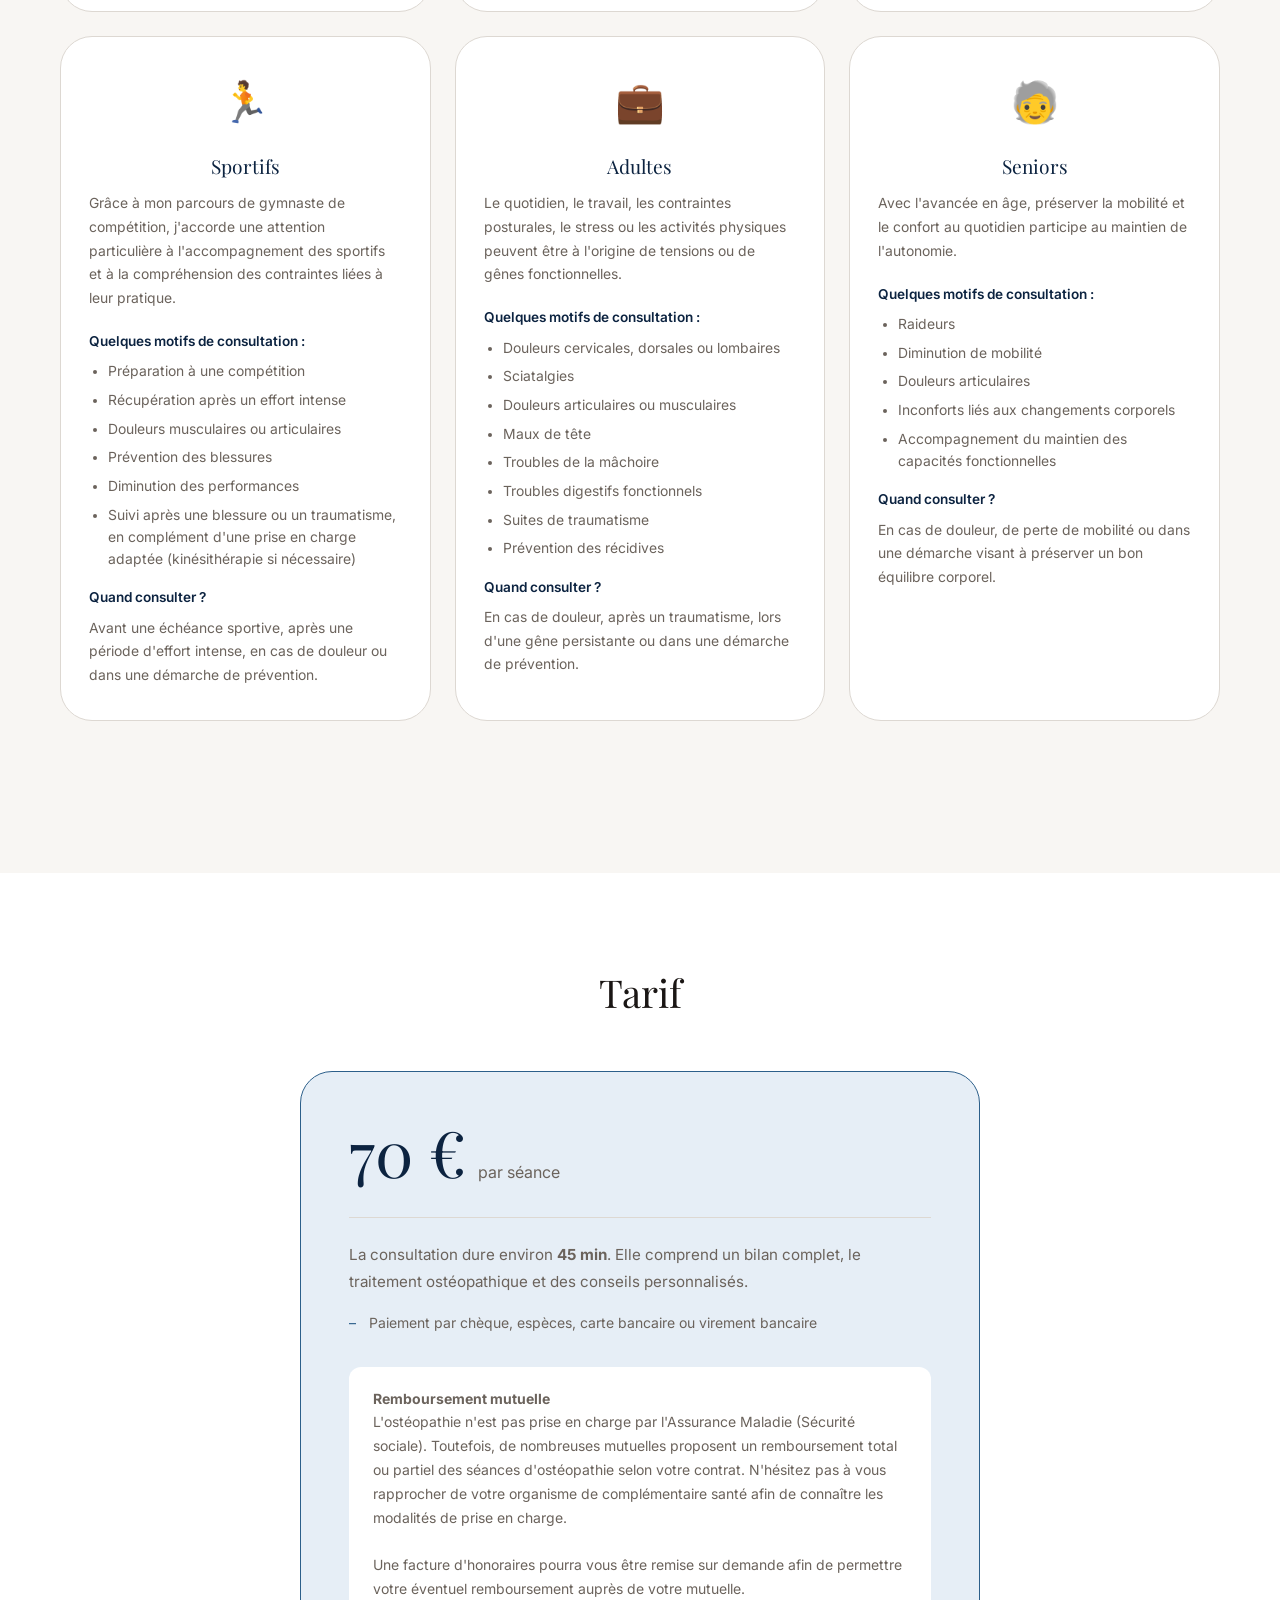
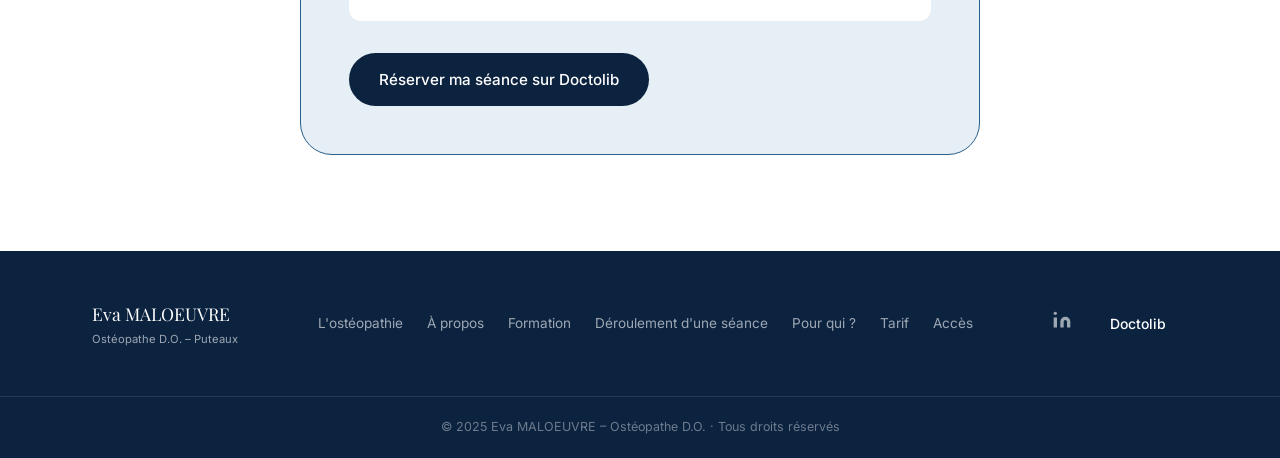
==== commit f87c94fe: "correction page formation" ====
--- a/index.html
+++ b/index.html
@@ -215,7 +215,7 @@
 
         <div class="cv-item">
           <h3 class="cv-item__title">Hyrox Paris 2026</h3>
-          <p class="cv-item__desc">PPrise en charge ostéopathique des participants avant et après les épreuves.</p>
+          <p class="cv-item__desc">Prise en charge ostéopathique des participants avant et après les épreuves.</p>
         </div>
 
         <div class="cv-item">
@@ -541,7 +541,7 @@
 
 
   <!-- JS -->
-  <script src="js/main.js"></script>
+  <script src="JS/main.js"></script>
 
 </body>
-</html>
+</html>
